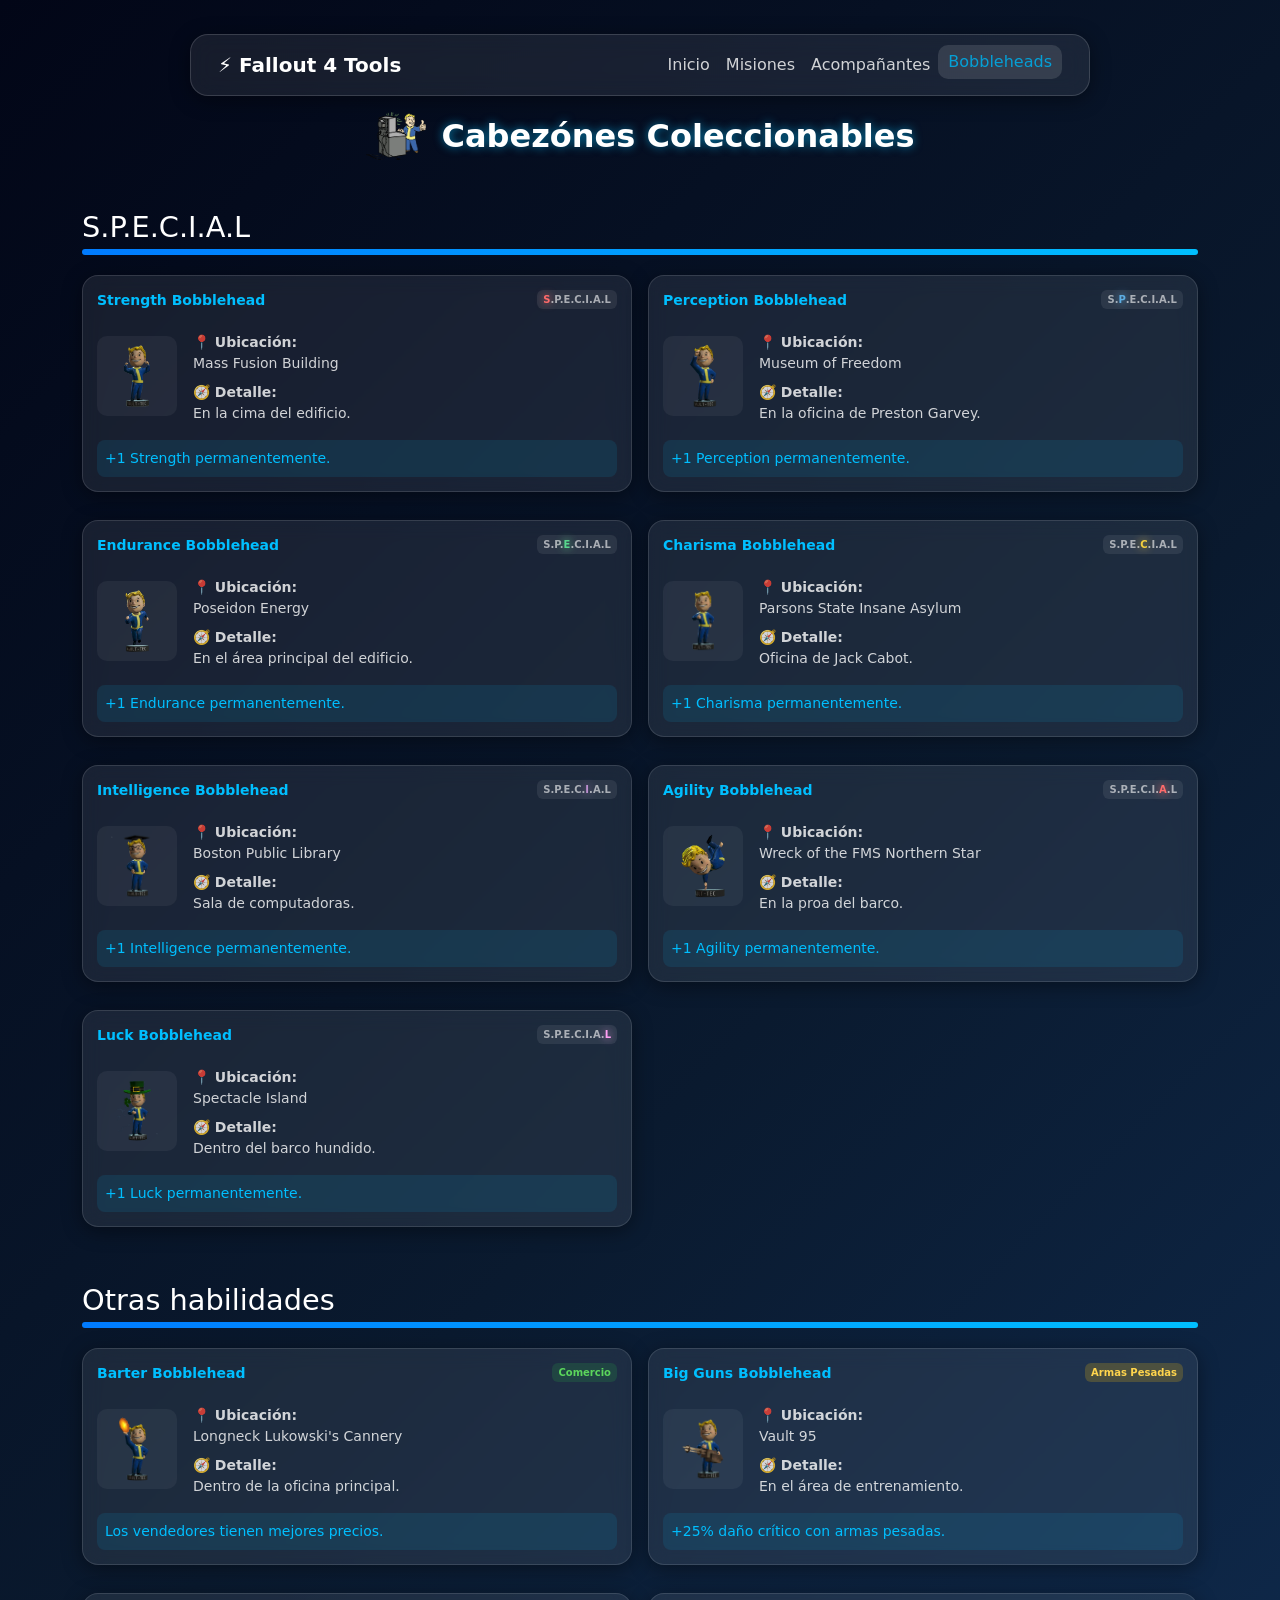
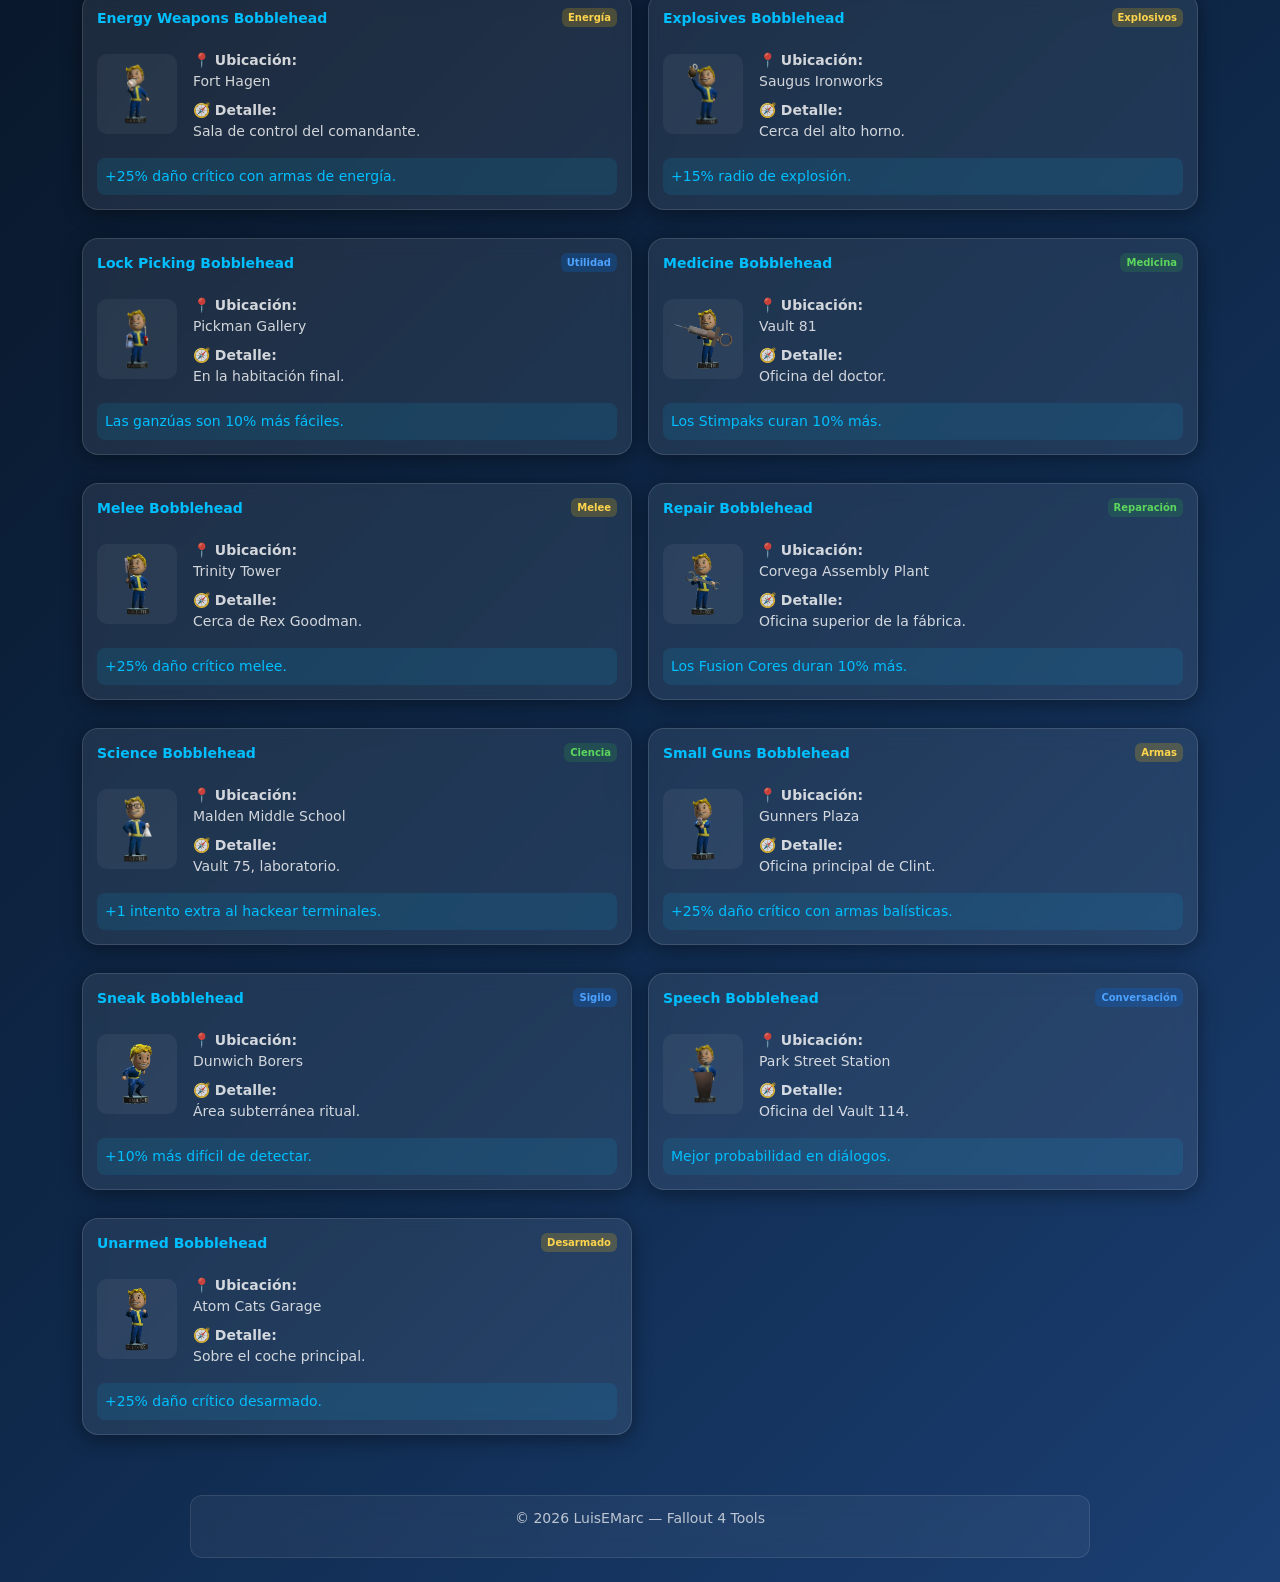
==== pages/bobbleheads.html @ 2ef69972 "NUEVA VISTA Bobbleheads: Se añade vista de cabezones coleccionables en el juego que dan al jugador m" ====
<!DOCTYPE html>
<html lang="es">

<head>
    <meta charset="UTF-8">
    <meta name="viewport" content="width=device-width, initial-scale=1.0">
    <title>Vault Assistant | Bobbleheads</title>
    <link rel="icon" type="image/x-icon" href="../assets/images/fallouticon.ico">
    <link rel="stylesheet" href="../assets/css/bootstrap.min.css">
    <link href="https://cdn.jsdelivr.net/npm/bootstrap-icons/font/bootstrap-icons.css" rel="stylesheet">
    <link rel="stylesheet" href="../assets/css/styles.css">
</head>

<!-- NAVBAR -->
<nav class="navbar navbar-expand-lg navbar-custom">
    <div class="container-fluid">

        <a class="navbar-brand" href="../index.html">
            ⚡ Fallout 4 Tools
        </a>

        <button class="navbar-toggler" type="button" data-bs-toggle="collapse" data-bs-target="#menuNav">

            <span class="navbar-toggler-icon"></span>
        </button>

        <div class="collapse navbar-collapse" id="menuNav">

            <ul class="navbar-nav ms-auto">

                <li class="nav-item">
                    <a class="nav-link" href="../index.html">
                        <i class="bi bi-house"></i>
                        <span class="nav-text">Inicio</span>
                    </a>
                </li>

                <li class="nav-item">
                    <a class="nav-link" href="missions_info.html">
                        <i class="bi bi-journal-text"></i>
                        <span class="nav-text">Misiones</span>
                    </a>
                </li>

                <li class="nav-item">
                    <a class="nav-link" href="companions.html">
                        <i class="bi bi-people"></i>
                        <span class="nav-text">Acompañantes</span>
                    </a>
                </li>

                <li class="nav-item">
                    <a class="nav-link active" href="bobbleheads.html">
                        <i class="bi bi-geo-alt"></i>
                        <span class="nav-text">Bobbleheads</span>
                    </a>
                </li>

            </ul>

        </div>
    </div>
</nav>

<body class="container py-4">

    <!-- TITULO -->
    <div class="main-title d-flex align-items-center justify-content-center gap-3 mb-4">
        <img src="../assets/images/title.png" class="main-logo">
        <h1 class="m-0">
            Cabez&oacute;nes Coleccionables
        </h1>
    </div>

    <!-- SECCION -->
    <div class="section-title">
        S.P.E.C.I.A.L
    </div>
    <div class="section-bar"></div>

    <!-- ================= BOBBLEHEADS ================= -->
    <div class="bobbleheads-container">

        <!-- Strength -->
        <div class="row-card command-card">
            <div class="command-header">
                <span>Strength Bobblehead</span>
                <span class="badge-command badge-special">
                    <span class="special-active special-s">S</span>.P.E.C.I.A.L
                </span>
            </div>
            <div class="d-flex align-items-center gap-3 mt-3">
                <img src="../assets/images/bobbleheads/strength.png" class="bobblehead-img" alt="Strength">
                <div>
                    <div class="mission-body">
                        <strong>📍 Ubicación:</strong><br>
                        Mass Fusion Building
                    </div>
                    <div class="mission-body mt-2">
                        <strong>🧭 Detalle:</strong><br>
                        En la cima del edificio.
                    </div>
                </div>
            </div>
            <div class="mission-highlight mt-3">
                +1 Strength permanentemente.
            </div>
        </div>

        <!-- Perception -->
        <div class="row-card command-card">
            <div class="command-header">
                <span>Perception Bobblehead</span>
                <span class="badge-command badge-special">
                    S.<span class="special-active special-p">P</span>.E.C.I.A.L
                </span>
            </div>
            <div class="d-flex align-items-center gap-3 mt-3">
                <img src="../assets/images/bobbleheads/perception.png" class="bobblehead-img" alt="Perception">
                <div>
                    <div class="mission-body">
                        <strong>📍 Ubicación:</strong><br>
                        Museum of Freedom
                    </div>
                    <div class="mission-body mt-2">
                        <strong>🧭 Detalle:</strong><br>
                        En la oficina de Preston Garvey.
                    </div>
                </div>
            </div>
            <div class="mission-highlight mt-3">
                +1 Perception permanentemente.
            </div>
        </div>

        <!-- Endurance -->
        <div class="row-card command-card">
            <div class="command-header">
                <span>Endurance Bobblehead</span>
                <span class="badge-command badge-special">
                    S.P.<span class="special-active special-e">E</span>.C.I.A.L
                </span>
            </div>
            <div class="d-flex align-items-center gap-3 mt-3">
                <img src="../assets/images/bobbleheads/endurance.png" class="bobblehead-img" alt="Endurance">
                <div>
                    <div class="mission-body">
                        <strong>📍 Ubicación:</strong><br>
                        Poseidon Energy
                    </div>
                    <div class="mission-body mt-2">
                        <strong>🧭 Detalle:</strong><br>
                        En el área principal del edificio.
                    </div>
                </div>
            </div>
            <div class="mission-highlight mt-3">
                +1 Endurance permanentemente.
            </div>
        </div>

        <!-- Charisma -->
        <div class="row-card command-card">
            <div class="command-header">
                <span>Charisma Bobblehead</span>
                <span class="badge-command badge-special">
                    S.P.E.<span class="special-active special-c">C</span>.I.A.L
                </span>
            </div>
            <div class="d-flex align-items-center gap-3 mt-3">
                <img src="../assets/images/bobbleheads/charisma.png" class="bobblehead-img" alt="Charisma">
                <div>
                    <div class="mission-body">
                        <strong>📍 Ubicación:</strong><br>
                        Parsons State Insane Asylum
                    </div>
                    <div class="mission-body mt-2">
                        <strong>🧭 Detalle:</strong><br>
                        Oficina de Jack Cabot.
                    </div>
                </div>
            </div>
            <div class="mission-highlight mt-3">
                +1 Charisma permanentemente.
            </div>
        </div>

        <!-- Intelligence -->
        <div class="row-card command-card">
            <div class="command-header">
                <span>Intelligence Bobblehead</span>
                <span class="badge-command badge-special">
                    S.P.E.C.<span class="special-active special-i">I</span>.A.L
                </span>
            </div>
            <div class="d-flex align-items-center gap-3 mt-3">
                <img src="../assets/images/bobbleheads/intelligence.png" class="bobblehead-img" alt="Intelligence">
                <div>
                    <div class="mission-body">
                        <strong>📍 Ubicación:</strong><br>
                        Boston Public Library
                    </div>
                    <div class="mission-body mt-2">
                        <strong>🧭 Detalle:</strong><br>
                        Sala de computadoras.
                    </div>
                </div>
            </div>
            <div class="mission-highlight mt-3">
                +1 Intelligence permanentemente.
            </div>
        </div>

        <!-- Agility -->
        <div class="row-card command-card">
            <div class="command-header">
                <span>Agility Bobblehead</span>
                <span class="badge-command badge-special">
                    S.P.E.C.I.<span class="special-active special-s">A</span>.L
                </span>
            </div>
            <div class="d-flex align-items-center gap-3 mt-3">
                <img src="../assets/images/bobbleheads/agility.png" class="bobblehead-img" alt="Agility">
                <div>
                    <div class="mission-body">
                        <strong>📍 Ubicación:</strong><br>
                        Wreck of the FMS Northern Star
                    </div>
                    <div class="mission-body mt-2">
                        <strong>🧭 Detalle:</strong><br>
                        En la proa del barco.
                    </div>
                </div>
            </div>
            <div class="mission-highlight mt-3">
                +1 Agility permanentemente.
            </div>
        </div>

        <!-- Luck -->
        <div class="row-card command-card">
            <div class="command-header">
                <span>Luck Bobblehead</span>
                <span class="badge-command badge-special">
                    S.P.E.C.I.A.<span class="special-active special-l">L</span>
                </span>
            </div>
            <div class="d-flex align-items-center gap-3 mt-3">
                <img src="../assets/images/bobbleheads/luck.png" class="bobblehead-img" alt="Luck">
                <div>
                    <div class="mission-body">
                        <strong>📍 Ubicación:</strong><br>
                        Spectacle Island
                    </div>
                    <div class="mission-body mt-2">
                        <strong>🧭 Detalle:</strong><br>
                        Dentro del barco hundido.
                    </div>
                </div>
            </div>
            <div class="mission-highlight mt-3">
                +1 Luck permanentemente.
            </div>
        </div>

    </div>

    <!-- SECCION -->
    <div class="section-title">
        Otras habilidades
    </div>
    <div class="section-bar"></div>
    <div class="bobbleheads-container">

        <!-- Barter -->
        <div class="row-card command-card">
            <div class="command-header">
                <span>Barter Bobblehead</span>
                <span class="badge-command badge-material">
                    Comercio
                </span>
            </div>
            <div class="d-flex align-items-center gap-3 mt-3">
                <img src="../assets/images/bobbleheads/barter.png" class="bobblehead-img" alt="Barter">
                <div>
                    <div class="mission-body">
                        <strong>📍 Ubicación:</strong><br>
                        Longneck Lukowski's Cannery
                    </div>
                    <div class="mission-body mt-2">
                        <strong>🧭 Detalle:</strong><br>
                        Dentro de la oficina principal.
                    </div>
                </div>
            </div>
            <div class="mission-highlight mt-3">
                Los vendedores tienen mejores precios.
            </div>
        </div>

        <!-- Big Guns -->
        <div class="row-card command-card">
            <div class="command-header">
                <span>Big Guns Bobblehead</span>
                <span class="badge-command badge-ammo">
                    Armas Pesadas
                </span>
            </div>
            <div class="d-flex align-items-center gap-3 mt-3">
                <img src="../assets/images/bobbleheads/bigguns.png" class="bobblehead-img" alt="Big Guns">
                <div>
                    <div class="mission-body">
                        <strong>📍 Ubicación:</strong><br>
                        Vault 95
                    </div>
                    <div class="mission-body mt-2">
                        <strong>🧭 Detalle:</strong><br>
                        En el área de entrenamiento.
                    </div>
                </div>
            </div>
            <div class="mission-highlight mt-3">
                +25% daño crítico con armas pesadas.
            </div>
        </div>

        <!-- Energy Weapons -->
        <div class="row-card command-card">
            <div class="command-header">
                <span>Energy Weapons Bobblehead</span>
                <span class="badge-command badge-ammo">
                    Energía
                </span>
            </div>
            <div class="d-flex align-items-center gap-3 mt-3">
                <img src="../assets/images/bobbleheads/energy.png" class="bobblehead-img" alt="Energy Weapons">
                <div>
                    <div class="mission-body">
                        <strong>📍 Ubicación:</strong><br>
                        Fort Hagen
                    </div>
                    <div class="mission-body mt-2">
                        <strong>🧭 Detalle:</strong><br>
                        Sala de control del comandante.
                    </div>
                </div>
            </div>
            <div class="mission-highlight mt-3">
                +25% daño crítico con armas de energía.
            </div>
        </div>

        <!-- Explosives -->
        <div class="row-card command-card">
            <div class="command-header">
                <span>Explosives Bobblehead</span>
                <span class="badge-command badge-ammo">
                    Explosivos
                </span>
            </div>
            <div class="d-flex align-items-center gap-3 mt-3">
                <img src="../assets/images/bobbleheads/explosives.png" class="bobblehead-img" alt="Explosives">
                <div>
                    <div class="mission-body">
                        <strong>📍 Ubicación:</strong><br>
                        Saugus Ironworks
                    </div>
                    <div class="mission-body mt-2">
                        <strong>🧭 Detalle:</strong><br>
                        Cerca del alto horno.
                    </div>
                </div>
            </div>
            <div class="mission-highlight mt-3">
                +15% radio de explosión.
            </div>
        </div>

        <!-- Lock Picking -->
        <div class="row-card command-card">
            <div class="command-header">
                <span>Lock Picking Bobblehead</span>
                <span class="badge-command badge-basic">
                    Utilidad
                </span>
            </div>
            <div class="d-flex align-items-center gap-3 mt-3">
                <img src="../assets/images/bobbleheads/lockpick.png" class="bobblehead-img" alt="Lock Picking">
                <div>
                    <div class="mission-body">
                        <strong>📍 Ubicación:</strong><br>
                        Pickman Gallery
                    </div>
                    <div class="mission-body mt-2">
                        <strong>🧭 Detalle:</strong><br>
                        En la habitación final.
                    </div>
                </div>
            </div>
            <div class="mission-highlight mt-3">
                Las ganzúas son 10% más fáciles.
            </div>
        </div>

        <!-- Medicine -->
        <div class="row-card command-card">
            <div class="command-header">
                <span>Medicine Bobblehead</span>
                <span class="badge-command badge-material">
                    Medicina
                </span>
            </div>
            <div class="d-flex align-items-center gap-3 mt-3">
                <img src="../assets/images/bobbleheads/medicine.png" class="bobblehead-img" alt="Medicine">
                <div>
                    <div class="mission-body">
                        <strong>📍 Ubicación:</strong><br>
                        Vault 81
                    </div>
                    <div class="mission-body mt-2">
                        <strong>🧭 Detalle:</strong><br>
                        Oficina del doctor.
                    </div>
                </div>
            </div>
            <div class="mission-highlight mt-3">
                Los Stimpaks curan 10% más.
            </div>
        </div>

        <!-- Melee -->
        <div class="row-card command-card">
            <div class="command-header">
                <span>Melee Bobblehead</span>
                <span class="badge-command badge-ammo">
                    Melee
                </span>
            </div>
            <div class="d-flex align-items-center gap-3 mt-3">
                <img src="../assets/images/bobbleheads/melee.png" class="bobblehead-img" alt="Melee">
                <div>
                    <div class="mission-body">
                        <strong>📍 Ubicación:</strong><br>
                        Trinity Tower
                    </div>
                    <div class="mission-body mt-2">
                        <strong>🧭 Detalle:</strong><br>
                        Cerca de Rex Goodman.
                    </div>
                </div>
            </div>
            <div class="mission-highlight mt-3">
                +25% daño crítico melee.
            </div>
        </div>

        <!-- Repair -->
        <div class="row-card command-card">
            <div class="command-header">
                <span>Repair Bobblehead</span>
                <span class="badge-command badge-material">
                    Reparación
                </span>
            </div>
            <div class="d-flex align-items-center gap-3 mt-3">
                <img src="../assets/images/bobbleheads/repair.png" class="bobblehead-img" alt="Repair">
                <div>
                    <div class="mission-body">
                        <strong>📍 Ubicación:</strong><br>
                        Corvega Assembly Plant
                    </div>
                    <div class="mission-body mt-2">
                        <strong>🧭 Detalle:</strong><br>
                        Oficina superior de la fábrica.
                    </div>
                </div>
            </div>
            <div class="mission-highlight mt-3">
                Los Fusion Cores duran 10% más.
            </div>
        </div>

        <!-- Science -->
        <div class="row-card command-card">
            <div class="command-header">
                <span>Science Bobblehead</span>
                <span class="badge-command badge-material">
                    Ciencia
                </span>
            </div>
            <div class="d-flex align-items-center gap-3 mt-3">
                <img src="../assets/images/bobbleheads/science.png" class="bobblehead-img" alt="Science">
                <div>
                    <div class="mission-body">
                        <strong>📍 Ubicación:</strong><br>
                        Malden Middle School
                    </div>
                    <div class="mission-body mt-2">
                        <strong>🧭 Detalle:</strong><br>
                        Vault 75, laboratorio.
                    </div>
                </div>
            </div>
            <div class="mission-highlight mt-3">
                +1 intento extra al hackear terminales.
            </div>
        </div>

        <!-- Small Guns -->
        <div class="row-card command-card">
            <div class="command-header">
                <span>Small Guns Bobblehead</span>
                <span class="badge-command badge-ammo">
                    Armas
                </span>
            </div>
            <div class="d-flex align-items-center gap-3 mt-3">
                <img src="../assets/images/bobbleheads/smallguns.png" class="bobblehead-img" alt="Small Guns">
                <div>
                    <div class="mission-body">
                        <strong>📍 Ubicación:</strong><br>
                        Gunners Plaza
                    </div>
                    <div class="mission-body mt-2">
                        <strong>🧭 Detalle:</strong><br>
                        Oficina principal de Clint.
                    </div>
                </div>
            </div>
            <div class="mission-highlight mt-3">
                +25% daño crítico con armas balísticas.
            </div>
        </div>

        <!-- Sneak -->
        <div class="row-card command-card">
            <div class="command-header">
                <span>Sneak Bobblehead</span>
                <span class="badge-command badge-basic">
                    Sigilo
                </span>
            </div>
            <div class="d-flex align-items-center gap-3 mt-3">
                <img src="../assets/images/bobbleheads/sneak.png" class="bobblehead-img" alt="Sneak">
                <div>
                    <div class="mission-body">
                        <strong>📍 Ubicación:</strong><br>
                        Dunwich Borers
                    </div>
                    <div class="mission-body mt-2">
                        <strong>🧭 Detalle:</strong><br>
                        Área subterránea ritual.
                    </div>
                </div>
            </div>
            <div class="mission-highlight mt-3">
                +10% más difícil de detectar.
            </div>
        </div>

        <!-- Speech -->
        <div class="row-card command-card">
            <div class="command-header">
                <span>Speech Bobblehead</span>
                <span class="badge-command badge-basic">
                    Conversación
                </span>
            </div>
            <div class="d-flex align-items-center gap-3 mt-3">
                <img src="../assets/images/bobbleheads/speech.png" class="bobblehead-img" alt="Speech">
                <div>
                    <div class="mission-body">
                        <strong>📍 Ubicación:</strong><br>
                        Park Street Station
                    </div>
                    <div class="mission-body mt-2">
                        <strong>🧭 Detalle:</strong><br>
                        Oficina del Vault 114.
                    </div>
                </div>
            </div>
            <div class="mission-highlight mt-3">
                Mejor probabilidad en diálogos.
            </div>
        </div>

        <!-- Unarmed -->
        <div class="row-card command-card">
            <div class="command-header">
                <span>Unarmed Bobblehead</span>
                <span class="badge-command badge-ammo">
                    Desarmado
                </span>
            </div>
            <div class="d-flex align-items-center gap-3 mt-3">
                <img src="../assets/images/bobbleheads/unarmed.png" class="bobblehead-img" alt="Unarmed">
                <div>
                    <div class="mission-body">
                        <strong>📍 Ubicación:</strong><br>
                        Atom Cats Garage
                    </div>
                    <div class="mission-body mt-2">
                        <strong>🧭 Detalle:</strong><br>
                        Sobre el coche principal.
                    </div>
                </div>
            </div>
            <div class="mission-highlight mt-3">
                +25% daño crítico desarmado.
            </div>
        </div>

    </div>

    <!-- FOOTER -->
    <footer class="footer-glass text-center mt-5">
        <p>© 2026 LuisEMarc — Fallout 4 Tools</p>
    </footer>

    <!-- JS -->
    <script src="../assets/js/bootstrap.bundle.min.js"></script>
    <script src="../assets/js/scripts.js"></script>

</body>

</html>
---- assets/css/styles.css ----
body {
  background: linear-gradient(
    135deg,
    #020617 0%,
    #0a1a2f 40%,
    #0f2a4d 70%,
    #1b3f73 100%
  );
  color: #fff;
  min-height: 100vh;
}

.section-title {
  font-size: 1.8rem;
  margin-top: 40px;
}

.section-bar {
  height: 6px;
  background: linear-gradient(90deg, #007bff, #00bfff);
  border-radius: 10px;
  margin-bottom: 20px;
}

.row-card {
  background: rgba(255, 255, 255, 0.08);
  border-radius: 16px;
  margin-bottom: 12px;
  padding: 14px;

  backdrop-filter: blur(10px);
  -webkit-backdrop-filter: blur(10px);

  border: 1px solid rgba(255, 255, 255, 0.12);

  box-shadow: 0 4px 20px rgba(0, 0, 0, 0.4);

  transition: all 0.2s ease;
}

.row-card:hover {
  transform: translateY(-3px);
  background: rgba(255, 255, 255, 0.12);
}

.copy-btn {
  cursor: pointer;
  float: right;
}

.command-title {
  font-size: 14px;
  color: #00bfff;
}

.command-text {
  color: #ffffff;
  font-family: monospace;
  font-size: 0.95rem;
  line-height: 1.5;
  font-weight: 500;
}

/* MENSAJE EMERGENTE */
.copy-toast {
  position: fixed;
  bottom: 20px;
  right: 20px;

  background: rgba(40, 167, 69, 0.25); /* verde translúcido */
  color: #ffffff;

  padding: 10px 18px;
  border-radius: 12px;

  backdrop-filter: blur(10px);
  -webkit-backdrop-filter: blur(10px);

  border: 1px solid rgba(255, 255, 255, 0.2);

  box-shadow: 0 4px 20px rgba(0, 0, 0, 0.4);

  opacity: 0;
  transform: translateY(20px);
  transition: all 0.3s ease;

  z-index: 9999;
}

/* estado visible */
.copy-toast.show {
  opacity: 1;
  transform: translateY(0);
}

/* Espaciado del ícono */
.copy-toast i {
  margin-right: 6px;
}

/* NAVBAR GLASS */
.navbar-custom {
  background: rgba(255, 255, 255, 0.08) !important;
  backdrop-filter: blur(12px);
  -webkit-backdrop-filter: blur(12px);

  border-radius: 18px;
  margin: 10px auto;
  padding: 10px 15px;

  border: 1px solid rgba(255, 255, 255, 0.15);

  box-shadow: 0 4px 20px rgba(0, 0, 0, 0.4);
}

/* LINKS */
.navbar-custom .nav-link {
  color: #fff !important;
  opacity: 0.8;
  transition: all 0.2s ease;
}

.navbar-custom .nav-link:hover {
  opacity: 1;
}

/* LINK ACTIVO */
.navbar-custom .nav-link.active {
  background: rgba(255, 255, 255, 0.15);
  border-radius: 10px;
  padding: 5px 10px;

  color: #00bfff !important;
}

.navbar-custom .nav-link.active i {
  transform: scale(1.1);
}

/* BRAND */
.navbar-custom .navbar-brand {
  color: #fff !important;
  font-weight: 600;
}

/* BOTÓN HAMBURGUESA */
.navbar-custom .navbar-toggler {
  border: none;
}

/* hamburguesa clara */
.navbar-custom .navbar-toggler-icon {
  background-image: url("data:image/svg+xml,%3Csvg xmlns='http://www.w3.org/2000/svg' viewBox='0 0 30 30'%3E%3Cpath stroke='rgba(0,191,255,0.9)' stroke-width='2' d='M4 7h22M4 15h22M4 23h22'/%3E%3C/svg%3E");
}

.companion-img {
  width: 75px;
  height: 75px;
  object-fit: cover; /* recorta sin deformar */
  object-position: center; /* centra la imagen */
  box-shadow: 0 2px 8px rgba(0, 0, 0, 0.4);
  border-radius: 6px;
  border: 1px solid rgba(255, 255, 255, 0.2);
  flex-shrink: 0; /* evita que se achique en flex */
}

.modal-content {
  background: rgba(0, 0, 0, 0.6);
  backdrop-filter: blur(10px);
  border-radius: 16px;
}

.clickable-img {
  cursor: pointer;
  transition: transform 0.2s ease;
}

.clickable-img:hover {
  transform: scale(1.1);
}

/* glass modal */
.modal-glass {
  background: rgba(0, 0, 0, 0.5);
  backdrop-filter: blur(12px);
  border-radius: 16px;
  border: 1px solid rgba(255, 255, 255, 0.1);
}

/* imagen más pequeña */
.modal-img {
  width: 50%;
  max-width: 250px;
  margin: 0 auto;
  border-radius: 12px;
}

.modal-section {
  font-size: 14px;
  color: rgba(255, 255, 255, 0.85);
}

.modal-section strong {
  color: #00bfff;
  display: block;
  margin-bottom: 2px;
}

/* FOOTER */
.footer-glass {
  margin-top: 40px;
  padding: 12px;

  background: rgba(255, 255, 255, 0.05);
  backdrop-filter: blur(10px);
  -webkit-backdrop-filter: blur(10px);

  border-radius: 12px;
  border: 1px solid rgba(255, 255, 255, 0.1);

  color: rgba(255, 255, 255, 0.7);
  font-size: 14px;

  max-width: 900px;
  margin-left: auto;
  margin-right: auto;
}

.footer-glass:hover {
  color: #ffffff;
}

.main-title {
  text-align: center;
}

/* logo */
.main-logo {
  width: 60px;
  height: 60px;
  object-fit: contain;
}

/* texto */
.main-title h1 {
  font-size: 32px;
  font-weight: 700;
  color: #ffffff;
  text-shadow: 0 0 10px rgba(0, 191, 255, 0.6);
}

.dlc-badge {
  position: absolute;
  bottom: 6px;
  right: 6px;
  width: 20px;
  height: 20px;
  object-fit: contain;
  opacity: 0.9;
  background: rgba(0, 0, 0, 0.5);
  border-radius: 6px;
  padding: 2px;
}

.modal-img-wrapper {
  position: relative;
  display: inline-block;
}

.dlc-badge-modal {
  position: absolute;
  bottom: 6px;
  right: 6px;

  width: 22px;
  height: 22px;

  object-fit: contain;

  background: rgba(0, 0, 0, 0.5);
  border-radius: 6px;
  padding: 2px;

  display: none; /* oculto por default */
  transition: transform 0.2s ease;
}

.dlc-badge-modal:hover {
  transform: scale(1.1);
}

/* HEADER MISIÓN */
.mission-header {
  font-weight: 600;
  font-size: 16px;
  color: #ffffff;
  display: flex;
  justify-content: space-between;
  align-items: center;
}

/* BODY */
.mission-body {
  font-size: 14px;
  color: rgba(255, 255, 255, 0.8);
  margin-top: 5px;
}

/* HIGHLIGHT */
.mission-highlight {
  margin-top: 8px;
  padding: 8px;
  border-radius: 8px;
  background: rgba(0, 191, 255, 0.1);
  color: #00bfff;
  font-size: 14px;
}

/* FOOTER */
.mission-footer {
  margin-top: 8px;
  font-size: 13px;
  color: rgba(255, 255, 255, 0.7);
}

/* BADGE */
.badge-mission {
  background: rgba(0, 191, 255, 0.2);
  color: #00bfff;
  padding: 3px 8px;
  border-radius: 8px;
  font-size: 11px;
}

/* ESPACIADO */
.mission-card {
  margin-bottom: 15px;
}

/* FILTER */
.filter-container {
  display: flex;
  gap: 8px;
  justify-content: center;
  flex-wrap: wrap;
}

.filter-btn {
  background: rgba(255, 255, 255, 0.05);
  border: none;
  color: #fff;
  padding: 6px 12px;
  border-radius: 12px;
  font-size: 12px;
  cursor: pointer;
  transition: all 0.2s ease;
}

.filter-btn:hover {
  background: rgba(0, 191, 255, 0.2);
}

.filter-btn.active {
  background: rgba(0, 191, 255, 0.25);
  color: #00bfff;
}

/* BUSCADOR */
.search-container input {
  width: 100%;
  padding: 10px;
  border-radius: 12px;
  border: none;
  background: rgba(255, 255, 255, 0.05);
  color: white;
}

/* HEADER CARD */
.command-header {
  font-weight: 600;
  font-size: 14px;
  color: #00bfff;
  display: flex;
  justify-content: space-between;
  align-items: flex-start;
  gap: 10px;
}

/* BADGE */
.badge-command {
  font-size: 10px;
  background: rgba(0, 191, 255, 0.2);
  padding: 2px 6px;
  border-radius: 6px;
}

/* Básicos */
.badge-basic {
  background: rgba(0, 123, 255, 0.2);
  color: #4da3ff;
}

/* Materiales */
.badge-material {
  background: rgba(40, 167, 69, 0.2);
  color: #5cd65c;
}

/* Munición */
.badge-ammo {
  background: rgba(255, 193, 7, 0.2);
  color: #ffd54d;
}

.cards-container {
  display: grid;
  grid-template-columns: repeat(auto-fit, minmax(300px, 1fr));
  gap: 16px;
}

/* SIN RESULTADOS */
.no-results {
  display: none;
  text-align: center;
  margin-top: 40px;
  padding: 30px;
  border-radius: 20px;

  background: rgba(255, 255, 255, 0.05);
  backdrop-filter: blur(10px);

  color: rgba(255, 255, 255, 0.8);

  animation: fadeIn 0.3s ease;
}

.no-results i {
  font-size: 32px;
  color: #00bfff;
  margin-bottom: 10px;
}

.no-results h5 {
  margin: 10px 0 5px;
  font-weight: 600;
  color: white;
}

.no-results p {
  font-size: 14px;
  opacity: 0.7;
}

.command-note {
  margin-top: 8px;
  font-size: 12px;
  padding: 8px 10px;
  border-radius: 10px;

  background: rgba(40, 167, 69, 0.12);
  color: #6ee7a2;

  display: flex;
  align-items: flex-start;
  gap: 6px;

  line-height: 1.4;
}

.command-note i {
  font-size: 14px;
  margin-top: 1px;
}

/* Animación suave */
@keyframes fadeIn {
  from {
    opacity: 0;
    transform: translateY(10px);
  }
  to {
    opacity: 1;
    transform: translateY(0);
  }
}

/* BOBBLEHEADS */
.bobblehead-img {
  width: 80px;
  height: 80px;
  object-fit: contain;
  flex-shrink: 0;
  border-radius: 10px;
  background: rgba(255, 255, 255, 0.05);
  padding: 6px;
}

.bobbleheads-container {
  display: grid;
  grid-template-columns: repeat(2, 1fr);
  gap: 16px;
}

/* SPECIAL BADGES */
/* SPECIAL BADGE */
.badge-special {
  background: rgba(255, 255, 255, 0.08);
  color: rgba(255, 255, 255, 0.6);

  font-weight: 600;
}

/* LETRA RESALTADA */
.special-active {
  font-weight: 700;
  text-shadow: 0 0 8px currentColor;
}

/* COLORES POR ATRIBUTO */
.special-s {
  color: #ff6b6b;
}

.special-p {
  color: #5dade2;
}

.special-e {
  color: #58d68d;
}

.special-c {
  color: #f4d03f;
}

.special-i {
  color: #bb8fce;
}

.special-a {
  color: #48c9b0;
}

.special-l {
  color: #ff9ff3;
}

/* DESKTOP */
@media (min-width: 769px) {
  body {
    padding-top: 20px;
  }

  .navbar-custom {
    position: sticky;
    top: 10px;
    z-index: 1000;

    max-width: 900px;
    margin: 10px auto;

    transition: all 0.3s ease;
  }

  .navbar-custom.scrolled {
    background: rgba(0, 0, 0, 0.6);
  }

  .nav-link i {
    display: none;
  }
}

/* SOLO MOBILE */
@media (max-width: 768px) {
  body {
    padding-bottom: 20px;
  }

  .footer-glass {
    margin-bottom: 100px;
  }

  body.modal-open .navbar-custom {
    z-index: 1;
    opacity: 0.3;
    filter: blur(4px);
    transition: all 0.2s ease;
  }

  .main-logo {
    width: 45px;
    height: 45px;
  }

  .main-title h1 {
    font-size: 24px;
  }

  .navbar-custom {
    position: fixed;
    bottom: 10px;
    left: 50%;
    transform: translateX(-50%);

    width: 90%;
    max-width: 500px;

    border-radius: 20px;
    padding: 10px 15px;

    z-index: 9999;
  }

  /* centrar items */
  .navbar-nav {
    flex-direction: row;
    justify-content: space-around;
    width: 100%;
  }

  .nav-item {
    text-align: center;
  }

  .nav-link {
    display: flex;
    flex-direction: column;
    align-items: center;
    gap: 3px;
    font-size: 11px;
  }

  .nav-link i {
    font-size: 20px;
  }

  .nav-text {
    font-size: 11px;
  }

  /* ocultar texto del brand para ahorrar espacio */
  .navbar-brand {
    display: none;
  }

  /* quitar comportamiento collapse */
  .navbar-collapse {
    display: flex !important;
  }

  .navbar-toggler {
    display: none;
  }

  .nav-link.active {
    background: rgba(0, 191, 255, 0.15);
    border-radius: 12px;
    padding: 6px 10px;
  }

  .command-text {
    font-size: 12px;
  }

  .bobbleheads-container {
    grid-template-columns: 1fr;
  }
}
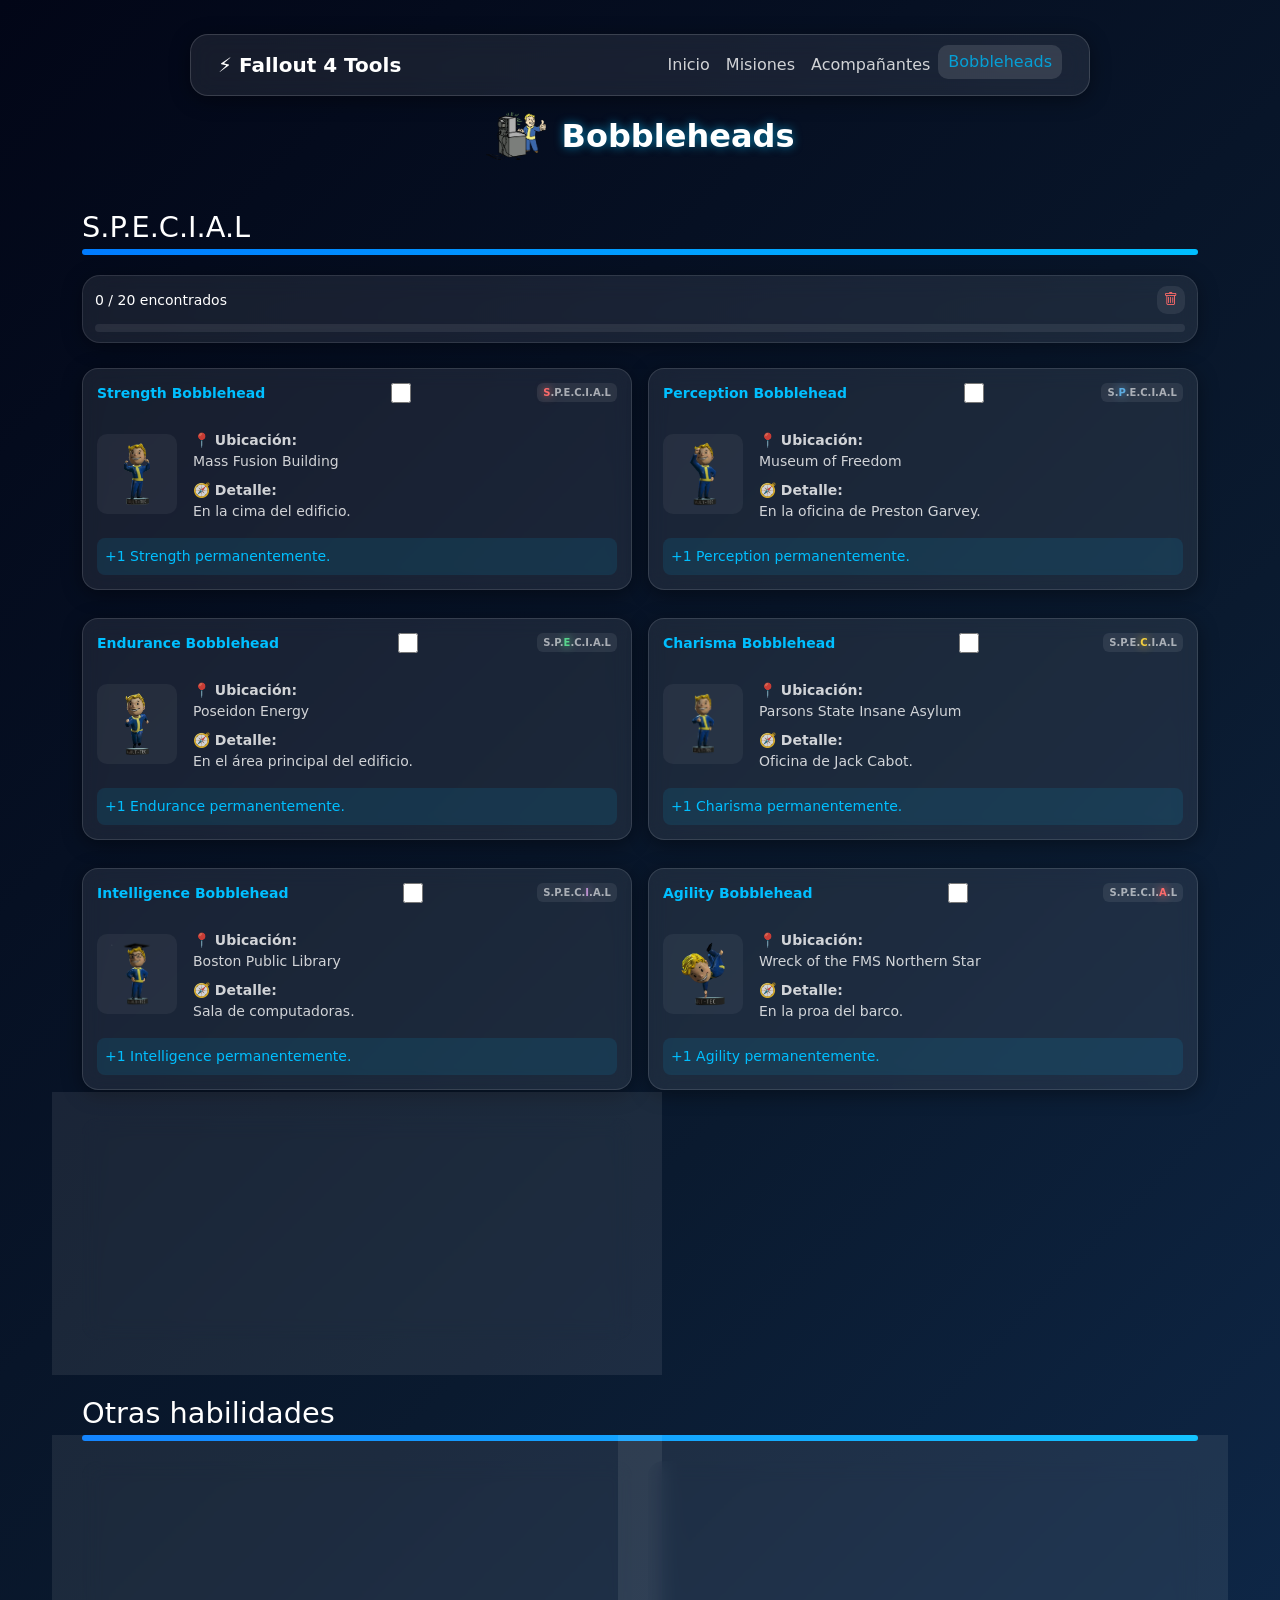
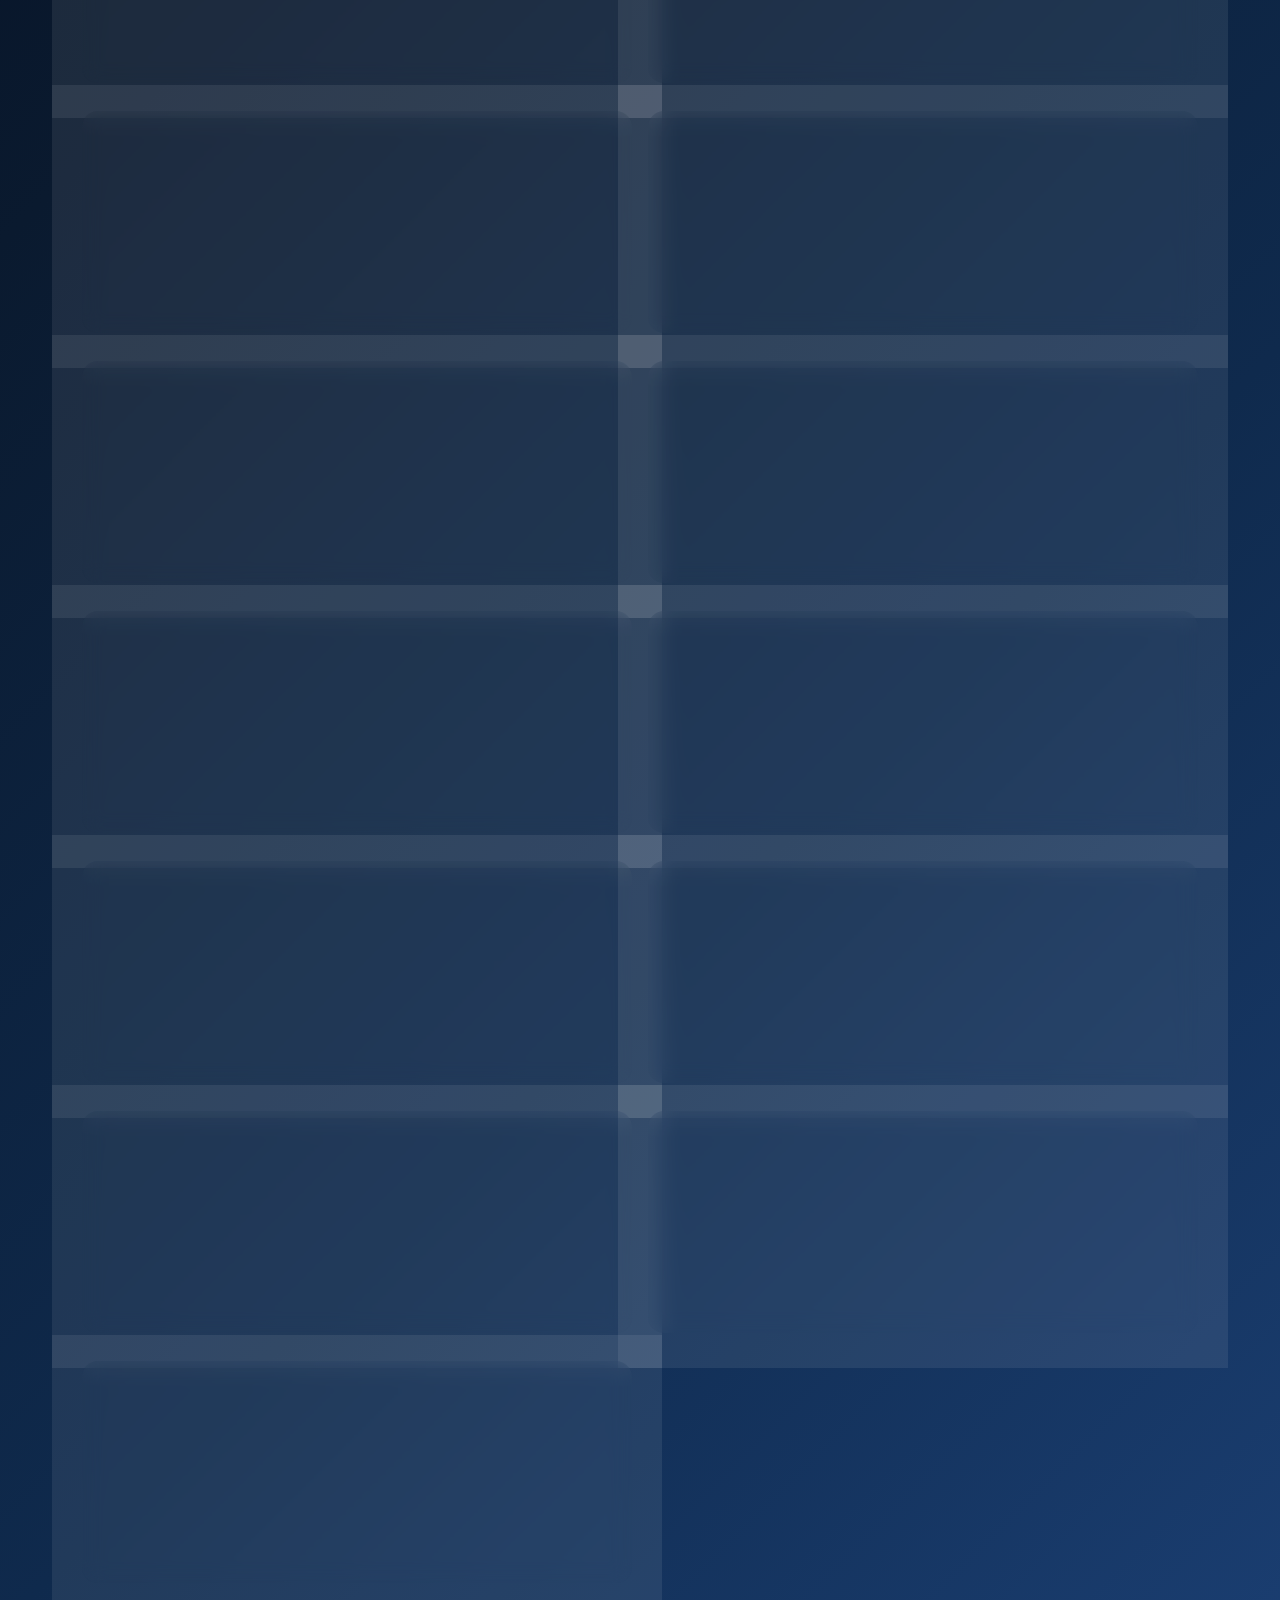
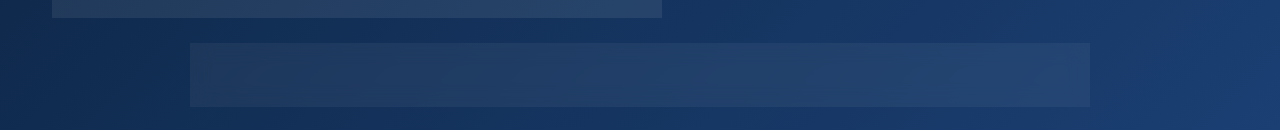
==== commit 18af42d7: "Se añaden mejoras en los bobbleheads Se añade barra de progreso Barra de progreso recuerda el avance" ====
--- a/pages/bobbleheads.html
+++ b/pages/bobbleheads.html
@@ -68,7 +68,7 @@
     <div class="main-title d-flex align-items-center justify-content-center gap-3 mb-4">
         <img src="../assets/images/title.png" class="main-logo">
         <h1 class="m-0">
-            Cabez&oacute;nes Coleccionables
+            Bobbleheads
         </h1>
     </div>
 
@@ -78,13 +78,37 @@
     </div>
     <div class="section-bar"></div>
 
+<div class="floating-progress">
+
+    <div class="progress-text">
+        <span id="progressCount">
+            0 / 20 encontrados
+        </span>
+
+        <button id="resetProgress" class="reset-btn">
+            <i class="bi bi-trash"></i>
+        </button>
+    </div>
+
+    <div class="progress">
+        <div
+            id="progressBar"
+            class="progress-bar"
+        ></div>
+    </div>
+
+</div>
+
     <!-- ================= BOBBLEHEADS ================= -->
     <div class="bobbleheads-container">
 
         <!-- Strength -->
-        <div class="row-card command-card">
+        <div class="row-card command-card bobble-card" data-bobble="strength">
             <div class="command-header">
                 <span>Strength Bobblehead</span>
+                <div class="bobble-check">
+                    <input type="checkbox" class="bobble-toggle">
+                </div>
                 <span class="badge-command badge-special">
                     <span class="special-active special-s">S</span>.P.E.C.I.A.L
                 </span>
@@ -108,9 +132,12 @@
         </div>
 
         <!-- Perception -->
-        <div class="row-card command-card">
+        <div class="row-card command-card bobble-card" data-bobble="perception">
             <div class="command-header">
                 <span>Perception Bobblehead</span>
+                <div class="bobble-check">
+                    <input type="checkbox" class="bobble-toggle">
+                </div>
                 <span class="badge-command badge-special">
                     S.<span class="special-active special-p">P</span>.E.C.I.A.L
                 </span>
@@ -134,9 +161,12 @@
         </div>
 
         <!-- Endurance -->
-        <div class="row-card command-card">
+        <div class="row-card command-card bobble-card" data-bobble="endurance">
             <div class="command-header">
                 <span>Endurance Bobblehead</span>
+                <div class="bobble-check">
+                    <input type="checkbox" class="bobble-toggle">
+                </div>
                 <span class="badge-command badge-special">
                     S.P.<span class="special-active special-e">E</span>.C.I.A.L
                 </span>
@@ -160,9 +190,12 @@
         </div>
 
         <!-- Charisma -->
-        <div class="row-card command-card">
+        <div class="row-card command-card bobble-card" data-bobble="charisma">
             <div class="command-header">
                 <span>Charisma Bobblehead</span>
+                <div class="bobble-check">
+                    <input type="checkbox" class="bobble-toggle">
+                </div>
                 <span class="badge-command badge-special">
                     S.P.E.<span class="special-active special-c">C</span>.I.A.L
                 </span>
@@ -186,9 +219,12 @@
         </div>
 
         <!-- Intelligence -->
-        <div class="row-card command-card">
+        <div class="row-card command-card bobble-card" data-bobble="intelligence">
             <div class="command-header">
                 <span>Intelligence Bobblehead</span>
+                <div class="bobble-check">
+                    <input type="checkbox" class="bobble-toggle">
+                </div>
                 <span class="badge-command badge-special">
                     S.P.E.C.<span class="special-active special-i">I</span>.A.L
                 </span>
@@ -212,9 +248,12 @@
         </div>
 
         <!-- Agility -->
-        <div class="row-card command-card">
+        <div class="row-card command-card bobble-card" data-bobble="agility">
             <div class="command-header">
                 <span>Agility Bobblehead</span>
+                <div class="bobble-check">
+                    <input type="checkbox" class="bobble-toggle">
+                </div>
                 <span class="badge-command badge-special">
                     S.P.E.C.I.<span class="special-active special-s">A</span>.L
                 </span>
@@ -238,9 +277,12 @@
         </div>
 
         <!-- Luck -->
-        <div class="row-card command-card">
+        <div class="row-card command-card bobble-card" data-bobble="luck">
             <div class="command-header">
                 <span>Luck Bobblehead</span>
+                <div class="bobble-check">
+                    <input type="checkbox" class="bobble-toggle">
+                </div>
                 <span class="badge-command badge-special">
                     S.P.E.C.I.A.<span class="special-active special-l">L</span>
                 </span>
@@ -273,9 +315,12 @@
     <div class="bobbleheads-container">
 
         <!-- Barter -->
-        <div class="row-card command-card">
+        <div class="row-card command-card bobble-card" data-bobble="barter">
             <div class="command-header">
                 <span>Barter Bobblehead</span>
+                <div class="bobble-check">
+                    <input type="checkbox" class="bobble-toggle">
+                </div>
                 <span class="badge-command badge-material">
                     Comercio
                 </span>
@@ -299,9 +344,12 @@
         </div>
 
         <!-- Big Guns -->
-        <div class="row-card command-card">
+        <div class="row-card command-card bobble-card" data-bobble="bigguns">
             <div class="command-header">
                 <span>Big Guns Bobblehead</span>
+                <div class="bobble-check">
+                    <input type="checkbox" class="bobble-toggle">
+                </div>
                 <span class="badge-command badge-ammo">
                     Armas Pesadas
                 </span>
@@ -325,9 +373,12 @@
         </div>
 
         <!-- Energy Weapons -->
-        <div class="row-card command-card">
+        <div class="row-card command-card bobble-card" data-bobble="energy">
             <div class="command-header">
                 <span>Energy Weapons Bobblehead</span>
+                <div class="bobble-check">
+                    <input type="checkbox" class="bobble-toggle">
+                </div>
                 <span class="badge-command badge-ammo">
                     Energía
                 </span>
@@ -351,9 +402,12 @@
         </div>
 
         <!-- Explosives -->
-        <div class="row-card command-card">
+        <div class="row-card command-card bobble-card" data-bobble="explosives">
             <div class="command-header">
                 <span>Explosives Bobblehead</span>
+                <div class="bobble-check">
+                    <input type="checkbox" class="bobble-toggle">
+                </div>
                 <span class="badge-command badge-ammo">
                     Explosivos
                 </span>
@@ -377,9 +431,12 @@
         </div>
 
         <!-- Lock Picking -->
-        <div class="row-card command-card">
+        <div class="row-card command-card bobble-card" data-bobble="lockpick">
             <div class="command-header">
                 <span>Lock Picking Bobblehead</span>
+                <div class="bobble-check">
+                    <input type="checkbox" class="bobble-toggle">
+                </div>
                 <span class="badge-command badge-basic">
                     Utilidad
                 </span>
@@ -403,9 +460,12 @@
         </div>
 
         <!-- Medicine -->
-        <div class="row-card command-card">
+        <div class="row-card command-card bobble-card" data-bobble="medicine">
             <div class="command-header">
                 <span>Medicine Bobblehead</span>
+                <div class="bobble-check">
+                    <input type="checkbox" class="bobble-toggle">
+                </div>
                 <span class="badge-command badge-material">
                     Medicina
                 </span>
@@ -429,9 +489,12 @@
         </div>
 
         <!-- Melee -->
-        <div class="row-card command-card">
+        <div class="row-card command-card bobble-card" data-bobble="melee">
             <div class="command-header">
                 <span>Melee Bobblehead</span>
+                <div class="bobble-check">
+                    <input type="checkbox" class="bobble-toggle">
+                </div>
                 <span class="badge-command badge-ammo">
                     Melee
                 </span>
@@ -455,9 +518,12 @@
         </div>
 
         <!-- Repair -->
-        <div class="row-card command-card">
+        <div class="row-card command-card bobble-card" data-bobble="repair">
             <div class="command-header">
                 <span>Repair Bobblehead</span>
+                <div class="bobble-check">
+                    <input type="checkbox" class="bobble-toggle">
+                </div>
                 <span class="badge-command badge-material">
                     Reparación
                 </span>
@@ -481,9 +547,12 @@
         </div>
 
         <!-- Science -->
-        <div class="row-card command-card">
+        <div class="row-card command-card bobble-card" data-bobble="science">
             <div class="command-header">
                 <span>Science Bobblehead</span>
+                <div class="bobble-check">
+                    <input type="checkbox" class="bobble-toggle">
+                </div>
                 <span class="badge-command badge-material">
                     Ciencia
                 </span>
@@ -507,9 +576,12 @@
         </div>
 
         <!-- Small Guns -->
-        <div class="row-card command-card">
+        <div class="row-card command-card bobble-card" data-bobble="smallguns">
             <div class="command-header">
                 <span>Small Guns Bobblehead</span>
+                <div class="bobble-check">
+                    <input type="checkbox" class="bobble-toggle">
+                </div>
                 <span class="badge-command badge-ammo">
                     Armas
                 </span>
@@ -533,9 +605,12 @@
         </div>
 
         <!-- Sneak -->
-        <div class="row-card command-card">
+        <div class="row-card command-card bobble-card" data-bobble="sneak">
             <div class="command-header">
                 <span>Sneak Bobblehead</span>
+                <div class="bobble-check">
+                    <input type="checkbox" class="bobble-toggle">
+                </div>
                 <span class="badge-command badge-basic">
                     Sigilo
                 </span>
@@ -559,9 +634,12 @@
         </div>
 
         <!-- Speech -->
-        <div class="row-card command-card">
+        <div class="row-card command-card bobble-card" data-bobble="speech">
             <div class="command-header">
                 <span>Speech Bobblehead</span>
+                <div class="bobble-check">
+                    <input type="checkbox" class="bobble-toggle">
+                </div>
                 <span class="badge-command badge-basic">
                     Conversación
                 </span>
@@ -585,9 +663,12 @@
         </div>
 
         <!-- Unarmed -->
-        <div class="row-card command-card">
+        <div class="row-card command-card bobble-card" data-bobble="unarmed">
             <div class="command-header">
                 <span>Unarmed Bobblehead</span>
+                <div class="bobble-check">
+                    <input type="checkbox" class="bobble-toggle">
+                </div>
                 <span class="badge-command badge-ammo">
                     Desarmado
                 </span>
--- a/assets/css/styles.css
+++ b/assets/css/styles.css
@@ -545,6 +545,74 @@
   color: #ff9ff3;
 }
 
+/* CHECKS BOBBLEHEADS */
+.bobble-check input {
+  width: 20px;
+  height: 20px;
+  cursor: pointer;
+  accent-color: #00bfff;
+}
+
+.bobble-card.completed {
+  opacity: 0.7;
+  border: 1px solid rgba(0, 191, 255, 0.4);
+  box-shadow: 0 0 15px rgba(0, 191, 255, 0.15);
+}
+
+/* PROGRESS BAR */
+.floating-progress {
+  position: sticky;
+  top: 90px;
+  z-index: 900;
+  padding: 10px 12px;
+  margin-bottom: 25px;
+  border-radius: 18px;
+  background: rgba(255, 255, 255, 0.08);
+  backdrop-filter: blur(12px);
+  -webkit-backdrop-filter: blur(12px);
+  border: 1px solid rgba(255, 255, 255, 0.1);
+  box-shadow: 0 4px 20px rgba(0, 0, 0, 0.35);
+}
+
+.progress-text {
+  display: flex;
+  justify-content: space-between;
+  align-items: center;
+  margin-bottom: 10px;
+  font-size: 14px;
+  color: white;
+}
+
+.progress {
+  height: 8px;
+  border-radius: 999px;
+  overflow: hidden;
+  background: rgba(255, 255, 255, 0.08);
+}
+
+.progress-bar {
+  height: 100%;
+  width: 0%;
+  border-radius: inherit;
+  background: linear-gradient(90deg, #00bfff, #4da3ff);
+  transition: width 0.3s ease;
+}
+
+.reset-btn {
+  border: none;
+  width: 28px;
+  height: 28px;
+  border-radius: 10px;
+  background: rgba(255, 255, 255, 0.08);
+  color: #ff6b6b;
+  transition: all 0.2s ease;
+}
+
+.reset-btn:hover {
+  background: rgba(255, 107, 107, 0.15);
+  transform: scale(1.05);
+}
+
 /* DESKTOP */
 @media (min-width: 769px) {
   body {
@@ -575,6 +643,10 @@
 @media (max-width: 768px) {
   body {
     padding-bottom: 20px;
+  }
+
+  body {
+    padding-bottom: 220px;
   }
 
   .footer-glass {
@@ -602,13 +674,10 @@
     bottom: 10px;
     left: 50%;
     transform: translateX(-50%);
-
     width: 90%;
     max-width: 500px;
-
     border-radius: 20px;
     padding: 10px 15px;
-
     z-index: 9999;
   }
 
@@ -666,4 +735,15 @@
   .bobbleheads-container {
     grid-template-columns: 1fr;
   }
-}
+
+  /* PROGRESS BAR */
+  .floating-progress {
+    position: fixed;
+    left: 50%;
+    transform: translateX(-50%);
+    width: 90%;
+    max-width: 500px;
+    margin-bottom: 0;
+    z-index: 9998;
+  }
+}
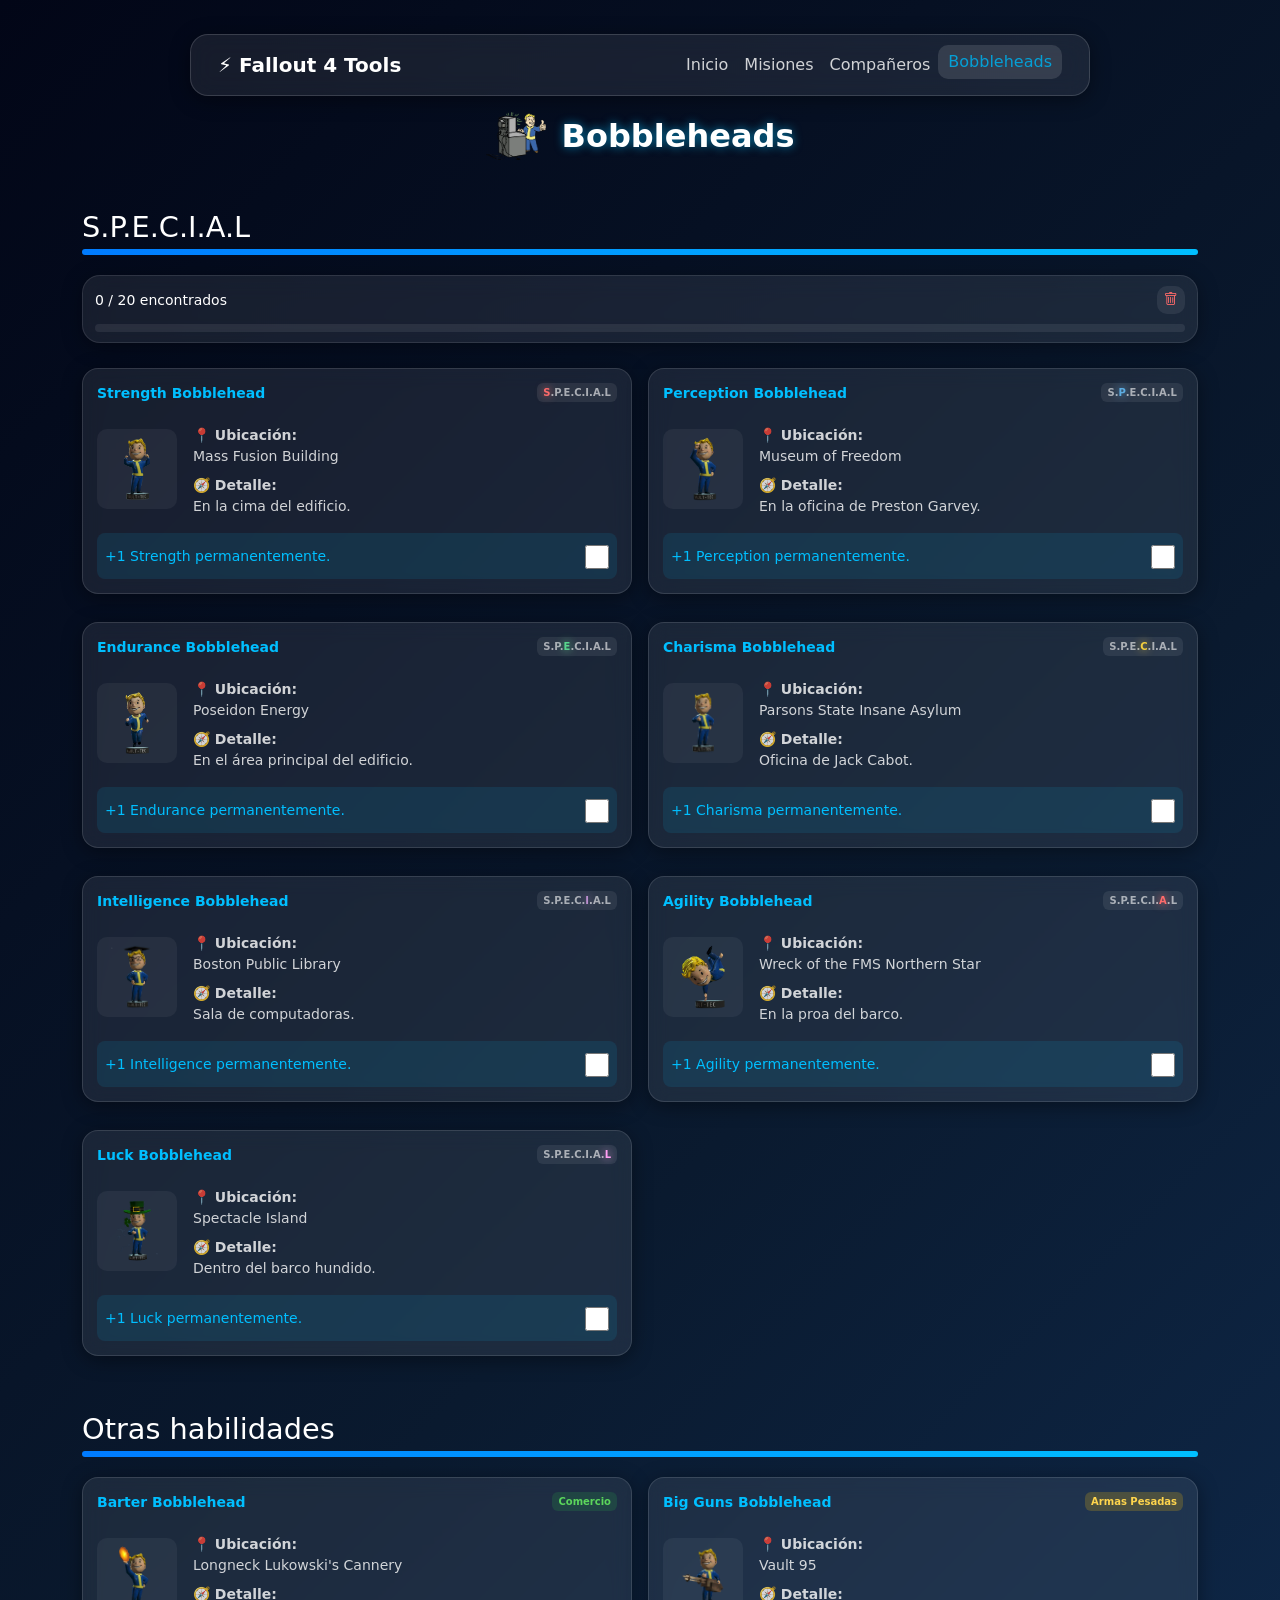
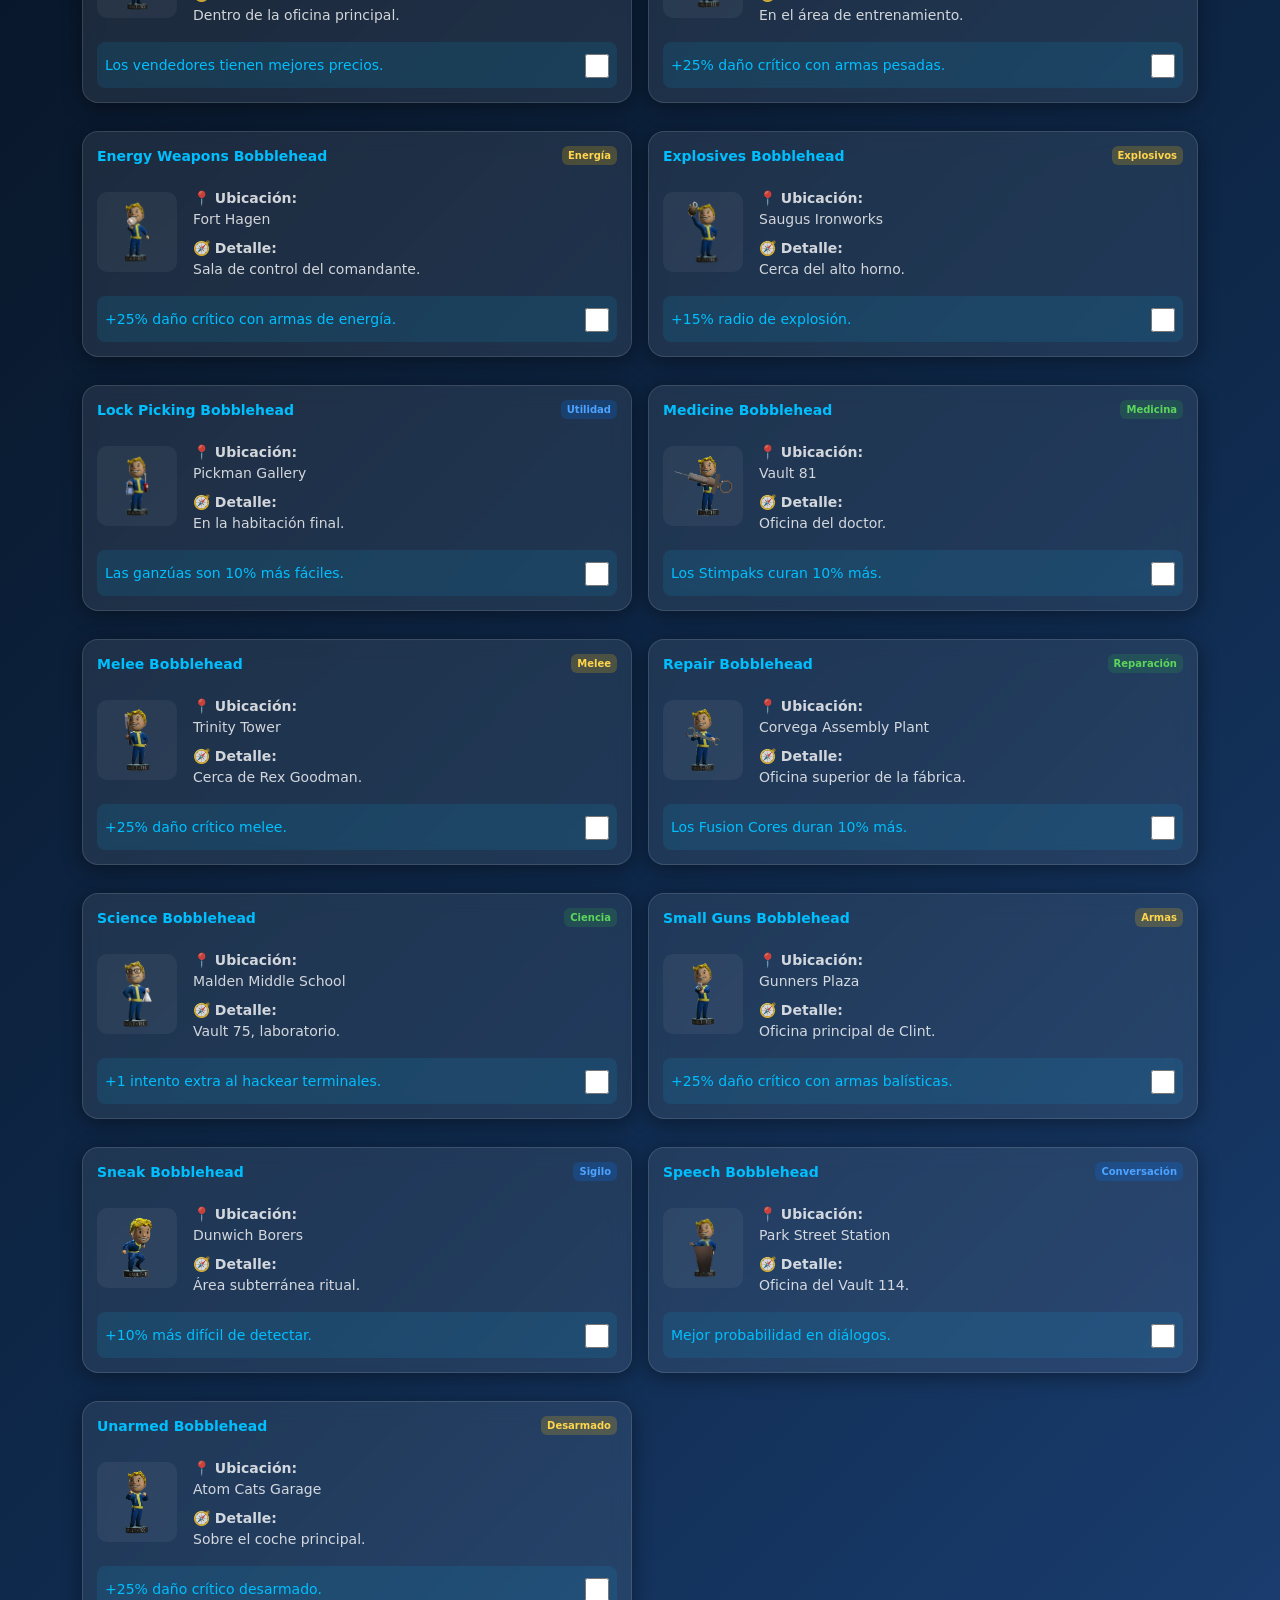
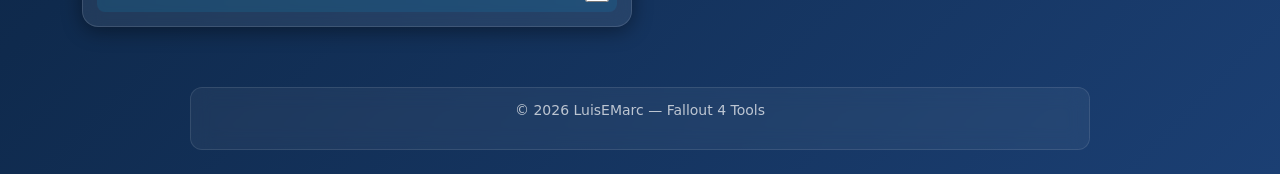
==== commit 5802aaba: "Nuevos añadidos Se añade ubicacion en forma de modal al dar click a los bobbleheads Mejoras en el co" ====
--- a/pages/bobbleheads.html
+++ b/pages/bobbleheads.html
@@ -45,7 +45,7 @@
                 <li class="nav-item">
                     <a class="nav-link" href="companions.html">
                         <i class="bi bi-people"></i>
-                        <span class="nav-text">Acompañantes</span>
+                        <span class="nav-text">Compa&ntilde;eros</span>
                     </a>
                 </li>
 
@@ -78,26 +78,23 @@
     </div>
     <div class="section-bar"></div>
 
-<div class="floating-progress">
-
-    <div class="progress-text">
-        <span id="progressCount">
-            0 / 20 encontrados
-        </span>
-
-        <button id="resetProgress" class="reset-btn">
-            <i class="bi bi-trash"></i>
-        </button>
+    <div class="floating-progress">
+
+        <div class="progress-text">
+            <span id="progressCount">
+                0 / 20 encontrados
+            </span>
+
+            <button id="resetProgress" class="reset-btn">
+                <i class="bi bi-trash"></i>
+            </button>
+        </div>
+
+        <div class="progress">
+            <div id="progressBar" class="progress-bar"></div>
+        </div>
+
     </div>
-
-    <div class="progress">
-        <div
-            id="progressBar"
-            class="progress-bar"
-        ></div>
-    </div>
-
-</div>
 
     <!-- ================= BOBBLEHEADS ================= -->
     <div class="bobbleheads-container">
@@ -106,15 +103,13 @@
         <div class="row-card command-card bobble-card" data-bobble="strength">
             <div class="command-header">
                 <span>Strength Bobblehead</span>
-                <div class="bobble-check">
-                    <input type="checkbox" class="bobble-toggle">
-                </div>
                 <span class="badge-command badge-special">
                     <span class="special-active special-s">S</span>.P.E.C.I.A.L
                 </span>
             </div>
             <div class="d-flex align-items-center gap-3 mt-3">
-                <img src="../assets/images/bobbleheads/strength.png" class="bobblehead-img" alt="Strength">
+                <img src="../assets/images/bobbleheads/strength.png" class="bobblehead-img" alt="Strength"
+                    data-location="strength.jpg">
                 <div>
                     <div class="mission-body">
                         <strong>📍 Ubicación:</strong><br>
@@ -126,8 +121,11 @@
                     </div>
                 </div>
             </div>
-            <div class="mission-highlight mt-3">
+            <div class="bobble-footer mt-3">
                 +1 Strength permanentemente.
+                <div class="bobble-status">
+                    <input type="checkbox" class="bobble-toggle">
+                </div>
             </div>
         </div>
 
@@ -135,15 +133,13 @@
         <div class="row-card command-card bobble-card" data-bobble="perception">
             <div class="command-header">
                 <span>Perception Bobblehead</span>
-                <div class="bobble-check">
-                    <input type="checkbox" class="bobble-toggle">
-                </div>
                 <span class="badge-command badge-special">
                     S.<span class="special-active special-p">P</span>.E.C.I.A.L
                 </span>
             </div>
             <div class="d-flex align-items-center gap-3 mt-3">
-                <img src="../assets/images/bobbleheads/perception.png" class="bobblehead-img" alt="Perception">
+                <img src="../assets/images/bobbleheads/perception.png" class="bobblehead-img" alt="Perception"
+                    data-location="perception.jpg">
                 <div>
                     <div class="mission-body">
                         <strong>📍 Ubicación:</strong><br>
@@ -155,8 +151,11 @@
                     </div>
                 </div>
             </div>
-            <div class="mission-highlight mt-3">
+            <div class="bobble-footer mt-3">
                 +1 Perception permanentemente.
+                <div class="bobble-status">
+                    <input type="checkbox" class="bobble-toggle">
+                </div>
             </div>
         </div>
 
@@ -164,15 +163,13 @@
         <div class="row-card command-card bobble-card" data-bobble="endurance">
             <div class="command-header">
                 <span>Endurance Bobblehead</span>
-                <div class="bobble-check">
-                    <input type="checkbox" class="bobble-toggle">
-                </div>
                 <span class="badge-command badge-special">
                     S.P.<span class="special-active special-e">E</span>.C.I.A.L
                 </span>
             </div>
             <div class="d-flex align-items-center gap-3 mt-3">
-                <img src="../assets/images/bobbleheads/endurance.png" class="bobblehead-img" alt="Endurance">
+                <img src="../assets/images/bobbleheads/endurance.png" class="bobblehead-img" alt="Endurance"
+                    data-location="endurance.jpg">
                 <div>
                     <div class="mission-body">
                         <strong>📍 Ubicación:</strong><br>
@@ -184,8 +181,11 @@
                     </div>
                 </div>
             </div>
-            <div class="mission-highlight mt-3">
+            <div class="bobble-footer mt-3">
                 +1 Endurance permanentemente.
+                <div class="bobble-status">
+                    <input type="checkbox" class="bobble-toggle">
+                </div>
             </div>
         </div>
 
@@ -193,15 +193,13 @@
         <div class="row-card command-card bobble-card" data-bobble="charisma">
             <div class="command-header">
                 <span>Charisma Bobblehead</span>
-                <div class="bobble-check">
-                    <input type="checkbox" class="bobble-toggle">
-                </div>
                 <span class="badge-command badge-special">
                     S.P.E.<span class="special-active special-c">C</span>.I.A.L
                 </span>
             </div>
             <div class="d-flex align-items-center gap-3 mt-3">
-                <img src="../assets/images/bobbleheads/charisma.png" class="bobblehead-img" alt="Charisma">
+                <img src="../assets/images/bobbleheads/charisma.png" class="bobblehead-img" alt="Charisma"
+                    data-location="charisma.jpg">
                 <div>
                     <div class="mission-body">
                         <strong>📍 Ubicación:</strong><br>
@@ -213,8 +211,11 @@
                     </div>
                 </div>
             </div>
-            <div class="mission-highlight mt-3">
+            <div class="bobble-footer mt-3">
                 +1 Charisma permanentemente.
+                <div class="bobble-status">
+                    <input type="checkbox" class="bobble-toggle">
+                </div>
             </div>
         </div>
 
@@ -222,15 +223,13 @@
         <div class="row-card command-card bobble-card" data-bobble="intelligence">
             <div class="command-header">
                 <span>Intelligence Bobblehead</span>
-                <div class="bobble-check">
-                    <input type="checkbox" class="bobble-toggle">
-                </div>
                 <span class="badge-command badge-special">
                     S.P.E.C.<span class="special-active special-i">I</span>.A.L
                 </span>
             </div>
             <div class="d-flex align-items-center gap-3 mt-3">
-                <img src="../assets/images/bobbleheads/intelligence.png" class="bobblehead-img" alt="Intelligence">
+                <img src="../assets/images/bobbleheads/intelligence.png" class="bobblehead-img" alt="Intelligence"
+                    data-location="intelligence.jpg">
                 <div>
                     <div class="mission-body">
                         <strong>📍 Ubicación:</strong><br>
@@ -242,8 +241,11 @@
                     </div>
                 </div>
             </div>
-            <div class="mission-highlight mt-3">
+            <div class="bobble-footer mt-3">
                 +1 Intelligence permanentemente.
+                <div class="bobble-status">
+                    <input type="checkbox" class="bobble-toggle">
+                </div>
             </div>
         </div>
 
@@ -251,15 +253,13 @@
         <div class="row-card command-card bobble-card" data-bobble="agility">
             <div class="command-header">
                 <span>Agility Bobblehead</span>
-                <div class="bobble-check">
-                    <input type="checkbox" class="bobble-toggle">
-                </div>
                 <span class="badge-command badge-special">
                     S.P.E.C.I.<span class="special-active special-s">A</span>.L
                 </span>
             </div>
             <div class="d-flex align-items-center gap-3 mt-3">
-                <img src="../assets/images/bobbleheads/agility.png" class="bobblehead-img" alt="Agility">
+                <img src="../assets/images/bobbleheads/agility.png" class="bobblehead-img" alt="Agility"
+                    data-location="agility.jpg">
                 <div>
                     <div class="mission-body">
                         <strong>📍 Ubicación:</strong><br>
@@ -271,8 +271,11 @@
                     </div>
                 </div>
             </div>
-            <div class="mission-highlight mt-3">
+            <div class="bobble-footer mt-3">
                 +1 Agility permanentemente.
+                <div class="bobble-status">
+                    <input type="checkbox" class="bobble-toggle">
+                </div>
             </div>
         </div>
 
@@ -280,15 +283,13 @@
         <div class="row-card command-card bobble-card" data-bobble="luck">
             <div class="command-header">
                 <span>Luck Bobblehead</span>
-                <div class="bobble-check">
-                    <input type="checkbox" class="bobble-toggle">
-                </div>
                 <span class="badge-command badge-special">
                     S.P.E.C.I.A.<span class="special-active special-l">L</span>
                 </span>
             </div>
             <div class="d-flex align-items-center gap-3 mt-3">
-                <img src="../assets/images/bobbleheads/luck.png" class="bobblehead-img" alt="Luck">
+                <img src="../assets/images/bobbleheads/luck.png" class="bobblehead-img" alt="Luck"
+                    data-location="luck.jpg">
                 <div>
                     <div class="mission-body">
                         <strong>📍 Ubicación:</strong><br>
@@ -300,8 +301,11 @@
                     </div>
                 </div>
             </div>
-            <div class="mission-highlight mt-3">
+            <div class="bobble-footer mt-3">
                 +1 Luck permanentemente.
+                <div class="bobble-status">
+                    <input type="checkbox" class="bobble-toggle">
+                </div>
             </div>
         </div>
 
@@ -318,15 +322,13 @@
         <div class="row-card command-card bobble-card" data-bobble="barter">
             <div class="command-header">
                 <span>Barter Bobblehead</span>
-                <div class="bobble-check">
-                    <input type="checkbox" class="bobble-toggle">
-                </div>
                 <span class="badge-command badge-material">
                     Comercio
                 </span>
             </div>
             <div class="d-flex align-items-center gap-3 mt-3">
-                <img src="../assets/images/bobbleheads/barter.png" class="bobblehead-img" alt="Barter">
+                <img src="../assets/images/bobbleheads/barter.png" class="bobblehead-img" alt="Barter"
+                    data-location="barter.jpg">
                 <div>
                     <div class="mission-body">
                         <strong>📍 Ubicación:</strong><br>
@@ -338,8 +340,11 @@
                     </div>
                 </div>
             </div>
-            <div class="mission-highlight mt-3">
+            <div class="bobble-footer mt-3">
                 Los vendedores tienen mejores precios.
+                <div class="bobble-status">
+                    <input type="checkbox" class="bobble-toggle">
+                </div>
             </div>
         </div>
 
@@ -347,15 +352,13 @@
         <div class="row-card command-card bobble-card" data-bobble="bigguns">
             <div class="command-header">
                 <span>Big Guns Bobblehead</span>
-                <div class="bobble-check">
-                    <input type="checkbox" class="bobble-toggle">
-                </div>
                 <span class="badge-command badge-ammo">
                     Armas Pesadas
                 </span>
             </div>
             <div class="d-flex align-items-center gap-3 mt-3">
-                <img src="../assets/images/bobbleheads/bigguns.png" class="bobblehead-img" alt="Big Guns">
+                <img src="../assets/images/bobbleheads/bigguns.png" class="bobblehead-img" alt="Big Guns"
+                    data-location="bigguns.jpg">
                 <div>
                     <div class="mission-body">
                         <strong>📍 Ubicación:</strong><br>
@@ -367,8 +370,11 @@
                     </div>
                 </div>
             </div>
-            <div class="mission-highlight mt-3">
+            <div class="bobble-footer mt-3">
                 +25% daño crítico con armas pesadas.
+                <div class="bobble-status">
+                    <input type="checkbox" class="bobble-toggle">
+                </div>
             </div>
         </div>
 
@@ -376,15 +382,13 @@
         <div class="row-card command-card bobble-card" data-bobble="energy">
             <div class="command-header">
                 <span>Energy Weapons Bobblehead</span>
-                <div class="bobble-check">
-                    <input type="checkbox" class="bobble-toggle">
-                </div>
                 <span class="badge-command badge-ammo">
                     Energía
                 </span>
             </div>
             <div class="d-flex align-items-center gap-3 mt-3">
-                <img src="../assets/images/bobbleheads/energy.png" class="bobblehead-img" alt="Energy Weapons">
+                <img src="../assets/images/bobbleheads/energy.png" class="bobblehead-img" alt="Energy Weapons"
+                    data-location="energy.jpg">
                 <div>
                     <div class="mission-body">
                         <strong>📍 Ubicación:</strong><br>
@@ -396,8 +400,11 @@
                     </div>
                 </div>
             </div>
-            <div class="mission-highlight mt-3">
+            <div class="bobble-footer mt-3">
                 +25% daño crítico con armas de energía.
+                <div class="bobble-status">
+                    <input type="checkbox" class="bobble-toggle">
+                </div>
             </div>
         </div>
 
@@ -405,15 +412,13 @@
         <div class="row-card command-card bobble-card" data-bobble="explosives">
             <div class="command-header">
                 <span>Explosives Bobblehead</span>
-                <div class="bobble-check">
-                    <input type="checkbox" class="bobble-toggle">
-                </div>
                 <span class="badge-command badge-ammo">
                     Explosivos
                 </span>
             </div>
             <div class="d-flex align-items-center gap-3 mt-3">
-                <img src="../assets/images/bobbleheads/explosives.png" class="bobblehead-img" alt="Explosives">
+                <img src="../assets/images/bobbleheads/explosives.png" class="bobblehead-img" alt="Explosives"
+                    data-location="explosives.jpg">
                 <div>
                     <div class="mission-body">
                         <strong>📍 Ubicación:</strong><br>
@@ -425,8 +430,11 @@
                     </div>
                 </div>
             </div>
-            <div class="mission-highlight mt-3">
+            <div class="bobble-footer mt-3">
                 +15% radio de explosión.
+                <div class="bobble-status">
+                    <input type="checkbox" class="bobble-toggle">
+                </div>
             </div>
         </div>
 
@@ -434,15 +442,13 @@
         <div class="row-card command-card bobble-card" data-bobble="lockpick">
             <div class="command-header">
                 <span>Lock Picking Bobblehead</span>
-                <div class="bobble-check">
-                    <input type="checkbox" class="bobble-toggle">
-                </div>
                 <span class="badge-command badge-basic">
                     Utilidad
                 </span>
             </div>
             <div class="d-flex align-items-center gap-3 mt-3">
-                <img src="../assets/images/bobbleheads/lockpick.png" class="bobblehead-img" alt="Lock Picking">
+                <img src="../assets/images/bobbleheads/lockpick.png" class="bobblehead-img" alt="Lock Picking"
+                    data-location="lockpick.jpg">
                 <div>
                     <div class="mission-body">
                         <strong>📍 Ubicación:</strong><br>
@@ -454,8 +460,11 @@
                     </div>
                 </div>
             </div>
-            <div class="mission-highlight mt-3">
+            <div class="bobble-footer mt-3">
                 Las ganzúas son 10% más fáciles.
+                <div class="bobble-status">
+                    <input type="checkbox" class="bobble-toggle">
+                </div>
             </div>
         </div>
 
@@ -463,15 +472,13 @@
         <div class="row-card command-card bobble-card" data-bobble="medicine">
             <div class="command-header">
                 <span>Medicine Bobblehead</span>
-                <div class="bobble-check">
-                    <input type="checkbox" class="bobble-toggle">
-                </div>
                 <span class="badge-command badge-material">
                     Medicina
                 </span>
             </div>
             <div class="d-flex align-items-center gap-3 mt-3">
-                <img src="../assets/images/bobbleheads/medicine.png" class="bobblehead-img" alt="Medicine">
+                <img src="../assets/images/bobbleheads/medicine.png" class="bobblehead-img" alt="Medicine"
+                    data-location="medicine.jpg">
                 <div>
                     <div class="mission-body">
                         <strong>📍 Ubicación:</strong><br>
@@ -483,8 +490,11 @@
                     </div>
                 </div>
             </div>
-            <div class="mission-highlight mt-3">
+            <div class="bobble-footer mt-3">
                 Los Stimpaks curan 10% más.
+                <div class="bobble-status">
+                    <input type="checkbox" class="bobble-toggle">
+                </div>
             </div>
         </div>
 
@@ -492,15 +502,13 @@
         <div class="row-card command-card bobble-card" data-bobble="melee">
             <div class="command-header">
                 <span>Melee Bobblehead</span>
-                <div class="bobble-check">
-                    <input type="checkbox" class="bobble-toggle">
-                </div>
                 <span class="badge-command badge-ammo">
                     Melee
                 </span>
             </div>
             <div class="d-flex align-items-center gap-3 mt-3">
-                <img src="../assets/images/bobbleheads/melee.png" class="bobblehead-img" alt="Melee">
+                <img src="../assets/images/bobbleheads/melee.png" class="bobblehead-img" alt="Melee"
+                    data-location="melee.jpg">
                 <div>
                     <div class="mission-body">
                         <strong>📍 Ubicación:</strong><br>
@@ -512,8 +520,11 @@
                     </div>
                 </div>
             </div>
-            <div class="mission-highlight mt-3">
+            <div class="bobble-footer mt-3">
                 +25% daño crítico melee.
+                <div class="bobble-status">
+                    <input type="checkbox" class="bobble-toggle">
+                </div>
             </div>
         </div>
 
@@ -521,15 +532,13 @@
         <div class="row-card command-card bobble-card" data-bobble="repair">
             <div class="command-header">
                 <span>Repair Bobblehead</span>
-                <div class="bobble-check">
-                    <input type="checkbox" class="bobble-toggle">
-                </div>
                 <span class="badge-command badge-material">
                     Reparación
                 </span>
             </div>
             <div class="d-flex align-items-center gap-3 mt-3">
-                <img src="../assets/images/bobbleheads/repair.png" class="bobblehead-img" alt="Repair">
+                <img src="../assets/images/bobbleheads/repair.png" class="bobblehead-img" alt="Repair"
+                    data-location="repair.jpg">
                 <div>
                     <div class="mission-body">
                         <strong>📍 Ubicación:</strong><br>
@@ -541,8 +550,11 @@
                     </div>
                 </div>
             </div>
-            <div class="mission-highlight mt-3">
+            <div class="bobble-footer mt-3">
                 Los Fusion Cores duran 10% más.
+                <div class="bobble-status">
+                    <input type="checkbox" class="bobble-toggle">
+                </div>
             </div>
         </div>
 
@@ -550,15 +562,13 @@
         <div class="row-card command-card bobble-card" data-bobble="science">
             <div class="command-header">
                 <span>Science Bobblehead</span>
-                <div class="bobble-check">
-                    <input type="checkbox" class="bobble-toggle">
-                </div>
                 <span class="badge-command badge-material">
                     Ciencia
                 </span>
             </div>
             <div class="d-flex align-items-center gap-3 mt-3">
-                <img src="../assets/images/bobbleheads/science.png" class="bobblehead-img" alt="Science">
+                <img src="../assets/images/bobbleheads/science.png" class="bobblehead-img" alt="Science"
+                    data-location="science.jpg">
                 <div>
                     <div class="mission-body">
                         <strong>📍 Ubicación:</strong><br>
@@ -570,8 +580,11 @@
                     </div>
                 </div>
             </div>
-            <div class="mission-highlight mt-3">
+            <div class="bobble-footer mt-3">
                 +1 intento extra al hackear terminales.
+                <div class="bobble-status">
+                    <input type="checkbox" class="bobble-toggle">
+                </div>
             </div>
         </div>
 
@@ -579,15 +592,13 @@
         <div class="row-card command-card bobble-card" data-bobble="smallguns">
             <div class="command-header">
                 <span>Small Guns Bobblehead</span>
-                <div class="bobble-check">
-                    <input type="checkbox" class="bobble-toggle">
-                </div>
                 <span class="badge-command badge-ammo">
                     Armas
                 </span>
             </div>
             <div class="d-flex align-items-center gap-3 mt-3">
-                <img src="../assets/images/bobbleheads/smallguns.png" class="bobblehead-img" alt="Small Guns">
+                <img src="../assets/images/bobbleheads/smallguns.png" class="bobblehead-img" alt="Small Guns"
+                    data-location="smallguns.jpg">
                 <div>
                     <div class="mission-body">
                         <strong>📍 Ubicación:</strong><br>
@@ -599,8 +610,11 @@
                     </div>
                 </div>
             </div>
-            <div class="mission-highlight mt-3">
+            <div class="bobble-footer mt-3">
                 +25% daño crítico con armas balísticas.
+                <div class="bobble-status">
+                    <input type="checkbox" class="bobble-toggle">
+                </div>
             </div>
         </div>
 
@@ -608,15 +622,13 @@
         <div class="row-card command-card bobble-card" data-bobble="sneak">
             <div class="command-header">
                 <span>Sneak Bobblehead</span>
-                <div class="bobble-check">
-                    <input type="checkbox" class="bobble-toggle">
-                </div>
                 <span class="badge-command badge-basic">
                     Sigilo
                 </span>
             </div>
             <div class="d-flex align-items-center gap-3 mt-3">
-                <img src="../assets/images/bobbleheads/sneak.png" class="bobblehead-img" alt="Sneak">
+                <img src="../assets/images/bobbleheads/sneak.png" class="bobblehead-img" alt="Sneak"
+                    data-location="sneak.jpg">
                 <div>
                     <div class="mission-body">
                         <strong>📍 Ubicación:</strong><br>
@@ -628,8 +640,11 @@
                     </div>
                 </div>
             </div>
-            <div class="mission-highlight mt-3">
+            <div class="bobble-footer mt-3">
                 +10% más difícil de detectar.
+                <div class="bobble-status">
+                    <input type="checkbox" class="bobble-toggle">
+                </div>
             </div>
         </div>
 
@@ -637,15 +652,13 @@
         <div class="row-card command-card bobble-card" data-bobble="speech">
             <div class="command-header">
                 <span>Speech Bobblehead</span>
-                <div class="bobble-check">
-                    <input type="checkbox" class="bobble-toggle">
-                </div>
                 <span class="badge-command badge-basic">
                     Conversación
                 </span>
             </div>
             <div class="d-flex align-items-center gap-3 mt-3">
-                <img src="../assets/images/bobbleheads/speech.png" class="bobblehead-img" alt="Speech">
+                <img src="../assets/images/bobbleheads/speech.png" class="bobblehead-img" alt="Speech"
+                    data-location="speech.jpg">
                 <div>
                     <div class="mission-body">
                         <strong>📍 Ubicación:</strong><br>
@@ -657,8 +670,11 @@
                     </div>
                 </div>
             </div>
-            <div class="mission-highlight mt-3">
+            <div class="bobble-footer mt-3">
                 Mejor probabilidad en diálogos.
+                <div class="bobble-status">
+                    <input type="checkbox" class="bobble-toggle">
+                </div>
             </div>
         </div>
 
@@ -666,15 +682,13 @@
         <div class="row-card command-card bobble-card" data-bobble="unarmed">
             <div class="command-header">
                 <span>Unarmed Bobblehead</span>
-                <div class="bobble-check">
-                    <input type="checkbox" class="bobble-toggle">
-                </div>
                 <span class="badge-command badge-ammo">
                     Desarmado
                 </span>
             </div>
             <div class="d-flex align-items-center gap-3 mt-3">
-                <img src="../assets/images/bobbleheads/unarmed.png" class="bobblehead-img" alt="Unarmed">
+                <img src="../assets/images/bobbleheads/unarmed.png" class="bobblehead-img" alt="Unarmed"
+                    data-location="unarmed.jpg">
                 <div>
                     <div class="mission-body">
                         <strong>📍 Ubicación:</strong><br>
@@ -686,8 +700,11 @@
                     </div>
                 </div>
             </div>
-            <div class="mission-highlight mt-3">
+            <div class="bobble-footer mt-3">
                 +25% daño crítico desarmado.
+                <div class="bobble-status">
+                    <input type="checkbox" class="bobble-toggle">
+                </div>
             </div>
         </div>
 
@@ -698,6 +715,20 @@
         <p>© 2026 LuisEMarc — Fallout 4 Tools</p>
     </footer>
 
+    <!-- MODAL LOCATIONS -->
+    <div class="modal fade" id="locationModal" tabindex="-1">
+        <div class="modal-dialog modal-dialog-centered">
+            <div class="modal-content modal-glass">
+
+                <div class="modal-body text-center p-3">
+
+                    <img id="locationImage" class="img-fluid location-modal-img" src="" alt="Ubicación Bobblehead">
+
+                </div>
+            </div>
+        </div>
+    </div>
+
     <!-- JS -->
     <script src="../assets/js/bootstrap.bundle.min.js"></script>
     <script src="../assets/js/scripts.js"></script>
--- a/assets/css/styles.css
+++ b/assets/css/styles.css
@@ -502,7 +502,6 @@
 }
 
 /* SPECIAL BADGES */
-/* SPECIAL BADGE */
 .badge-special {
   background: rgba(255, 255, 255, 0.08);
   color: rgba(255, 255, 255, 0.6);
@@ -546,17 +545,55 @@
 }
 
 /* CHECKS BOBBLEHEADS */
-.bobble-check input {
-  width: 20px;
-  height: 20px;
+.bobble-card {
+  position: relative;
+}
+
+.bobble-footer {
+  display: flex;
+  align-items: center;
+  justify-content: space-between;
+  gap: 12px;
+  margin-top: 8px;
+  padding: 8px;
+  border-radius: 8px;
+  background: rgba(0, 191, 255, 0.1);
+  color: #00bfff;
+  font-size: 14px;
+}
+
+.bobble-status {
+  flex-shrink: 0;
+  transform: translateY(2px);
+}
+
+.bobble-toggle {
+  width: 24px;
+  height: 24px;
+  accent-color: #00bfff;
   cursor: pointer;
-  accent-color: #00bfff;
+  transition: transform 0.2s ease;
+  transform: translateY(2px);
+}
+
+.bobble-toggle:hover {
+  transform: scale(1.15);
 }
 
 .bobble-card.completed {
   opacity: 0.7;
-  border: 1px solid rgba(0, 191, 255, 0.4);
-  box-shadow: 0 0 15px rgba(0, 191, 255, 0.15);
+  border: 1px solid rgba(0, 191, 255, 0.35);
+  box-shadow:
+    0 0 20px rgba(0, 191, 255, 0.15),
+    0 4px 20px rgba(0, 0, 0, 0.4);
+}
+
+.bobble-card.completed .mission-highlight {
+  background: rgba(0, 191, 255, 0.18);
+}
+
+.bobble-toggle:checked {
+  box-shadow: 0 0 10px rgba(0, 191, 255, 0.5);
 }
 
 /* PROGRESS BAR */
@@ -613,6 +650,35 @@
   transform: scale(1.05);
 }
 
+/* MODAL LOCATIONS */
+.location-modal-img {
+  width: 100%;
+  max-width: 500px;
+  aspect-ratio: 1 / 1;
+  object-fit: cover;
+  border-radius: 16px;
+  border: 1px solid rgba(255, 255, 255, 0.12);
+  box-shadow: 0 4px 20px rgba(0, 0, 0, 0.4);
+}
+
+.bobblehead-img {
+  cursor: pointer;
+  transition: transform 0.2s ease;
+}
+
+.bobblehead-img:hover {
+  transform: scale(1.08);
+}
+
+.hidden-ui {
+  opacity: 0;
+  pointer-events: none;
+
+  transform: translateY(20px);
+
+  transition: all 0.25s ease;
+}
+
 /* DESKTOP */
 @media (min-width: 769px) {
   body {
@@ -744,6 +810,6 @@
     width: 90%;
     max-width: 500px;
     margin-bottom: 0;
-    z-index: 9998;
-  }
-}
+    z-index: 1000;
+  }
+}
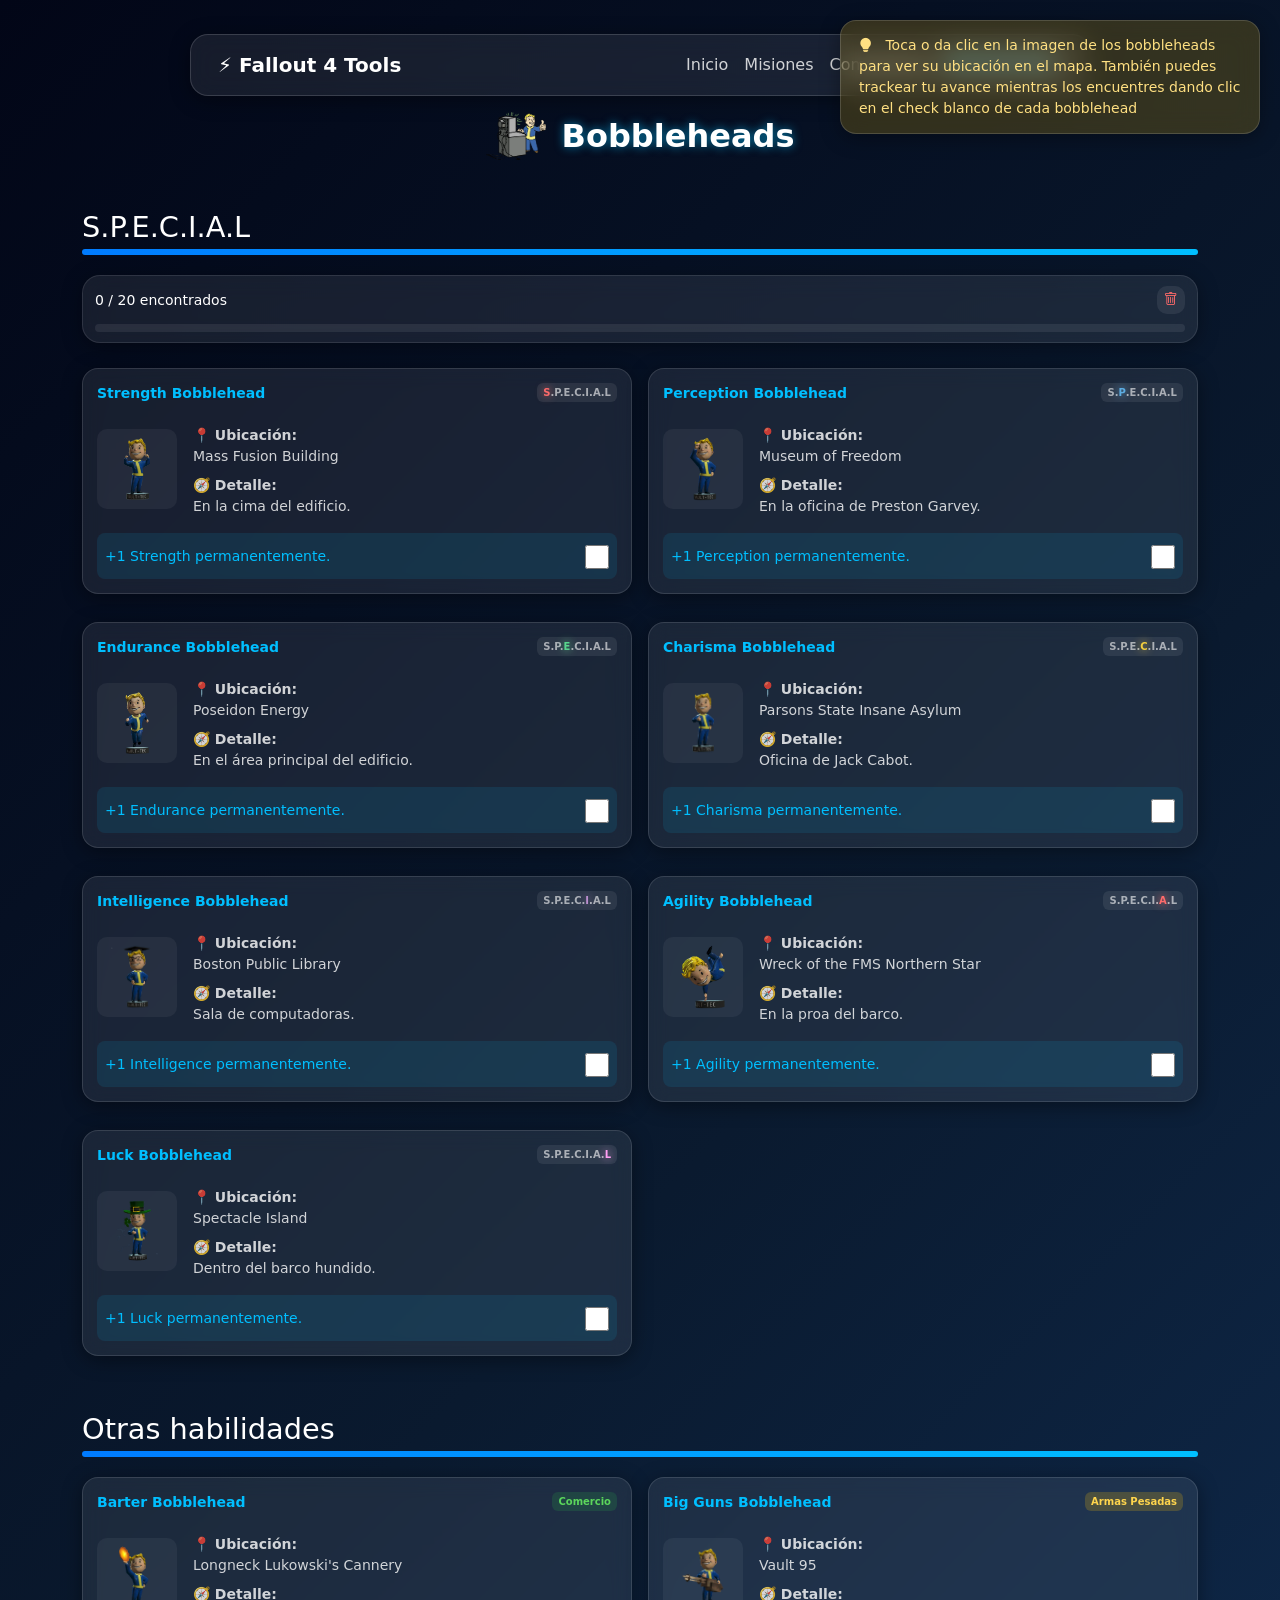
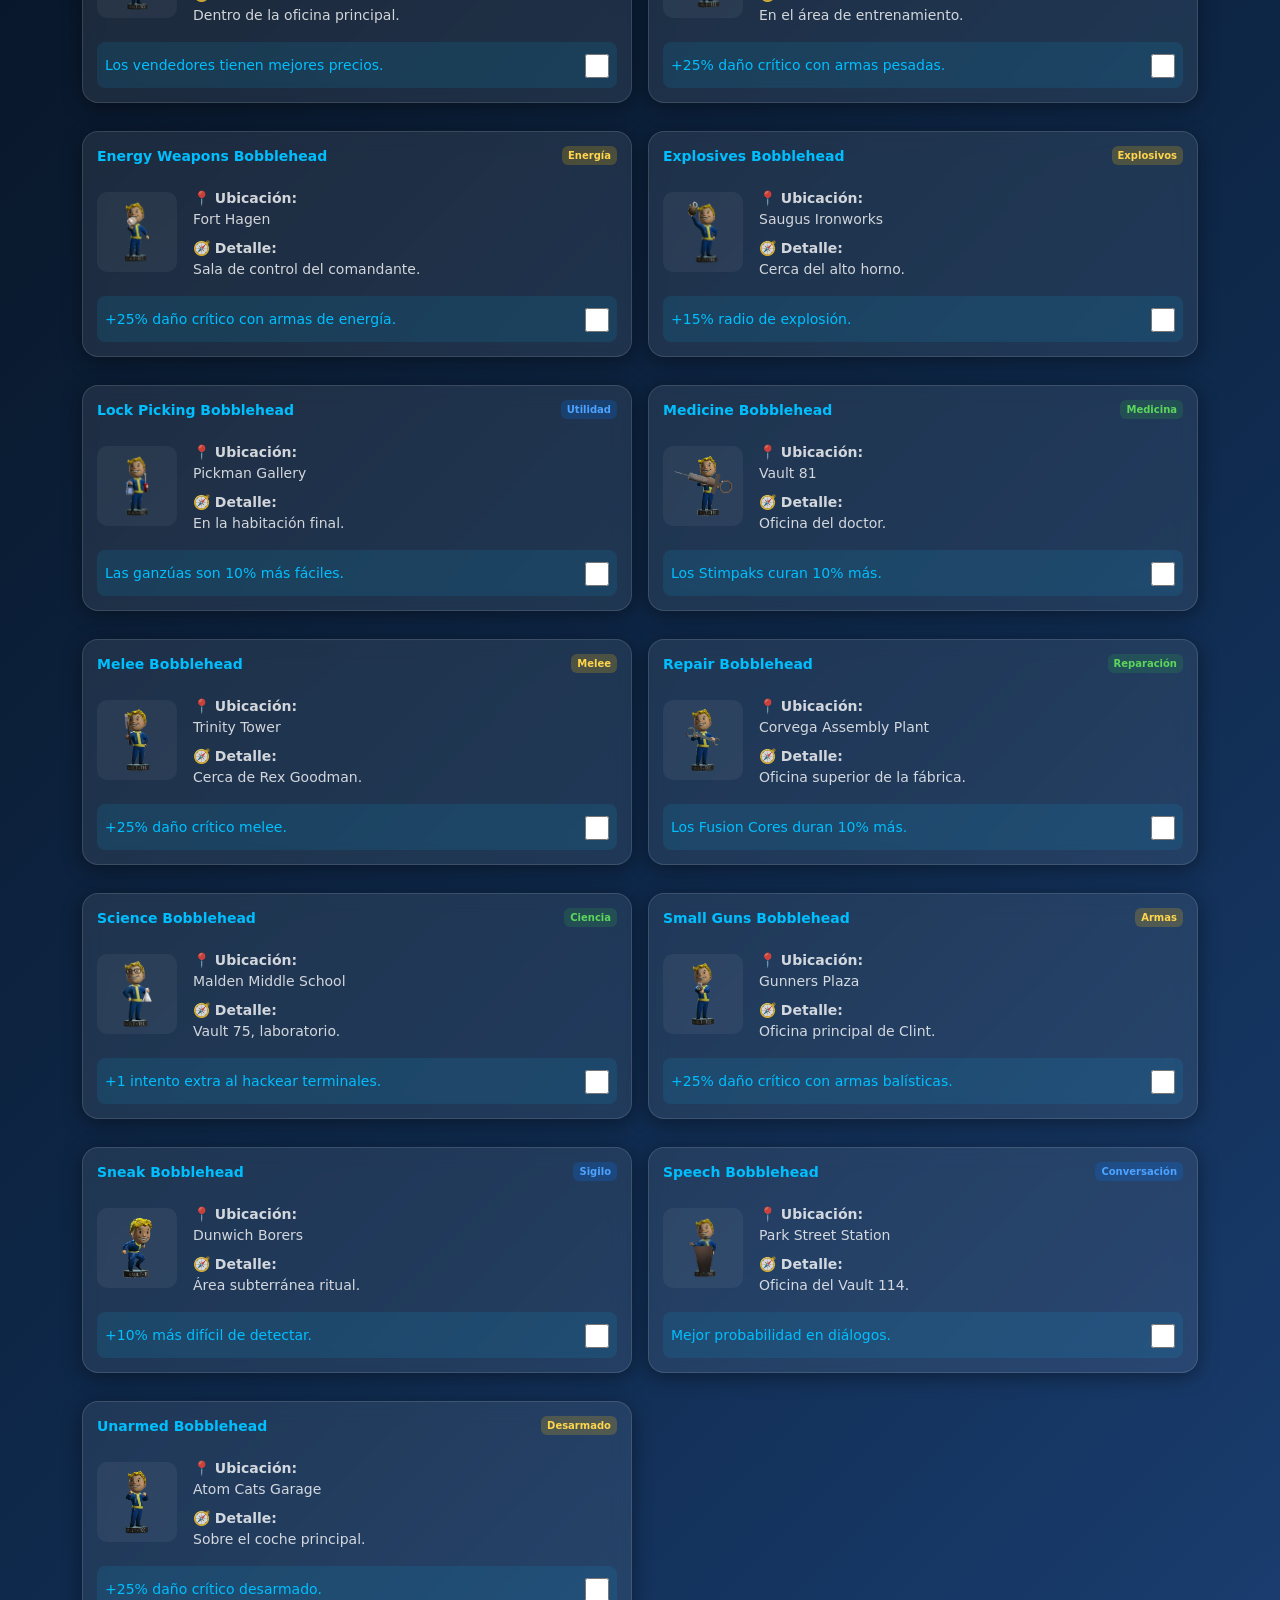
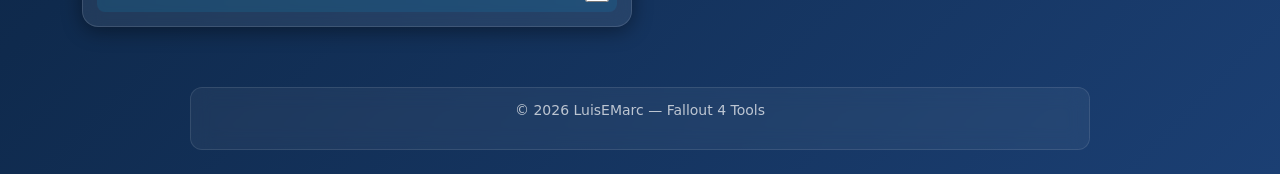
==== commit 65b293e9: "Añadidos nuevos Se añade hint para pagina de Bobbleheads" ====
--- a/pages/bobbleheads.html
+++ b/pages/bobbleheads.html
@@ -729,6 +729,14 @@
         </div>
     </div>
 
+    <!-- HINT TOAST -->
+    <!-- HINT BOBBLEHEADS -->
+    <div id="bobbleHint" class="hint-toast">
+        <i class="bi bi-lightbulb-fill"></i>
+        Toca o da clic en la imagen de los bobbleheads para ver su ubicaci&oacute;n en el mapa.
+        También puedes trackear tu avance mientras los encuentres dando clic en el check blanco de cada bobblehead
+    </div>
+
     <!-- JS -->
     <script src="../assets/js/bootstrap.bundle.min.js"></script>
     <script src="../assets/js/scripts.js"></script>
--- a/assets/css/styles.css
+++ b/assets/css/styles.css
@@ -673,10 +673,40 @@
 .hidden-ui {
   opacity: 0;
   pointer-events: none;
-
   transform: translateY(20px);
-
   transition: all 0.25s ease;
+}
+
+/* HINT TOAST */
+.hint-toast {
+  position: fixed;
+  top: 20px;
+  right: 20px;
+  width: min(90%, 420px);
+  padding: 14px 18px;
+  border-radius: 16px;
+  background: rgba(255, 193, 7, 0.18);
+  backdrop-filter: blur(12px);
+  -webkit-backdrop-filter: blur(12px);
+  border: 1px solid rgba(255, 255, 255, 0.15);
+  color: #ffe082;
+  font-size: 14px;
+  line-height: 1.5;
+  box-shadow: 0 4px 20px rgba(0, 0, 0, 0.35);
+  opacity: 0;
+  pointer-events: none;
+  transform: translateX(40px);
+  transition: all 0.4s ease;
+  z-index: 2000;
+}
+
+.hint-toast.show {
+  opacity: 1;
+  transform: translateX(0);
+}
+
+.hint-toast i {
+  margin-right: 8px;
 }
 
 /* DESKTOP */
@@ -812,4 +842,16 @@
     margin-bottom: 0;
     z-index: 1000;
   }
-}
+
+  /* HINT TOAST MOBILE */
+  .hint-toast {
+    right: 50%;
+    transform: translateX(50%) translateY(20px);
+    width: 90%;
+    font-size: 13px;
+  }
+
+  .hint-toast.show {
+    transform: translateX(50%) translateY(0);
+  }
+}
